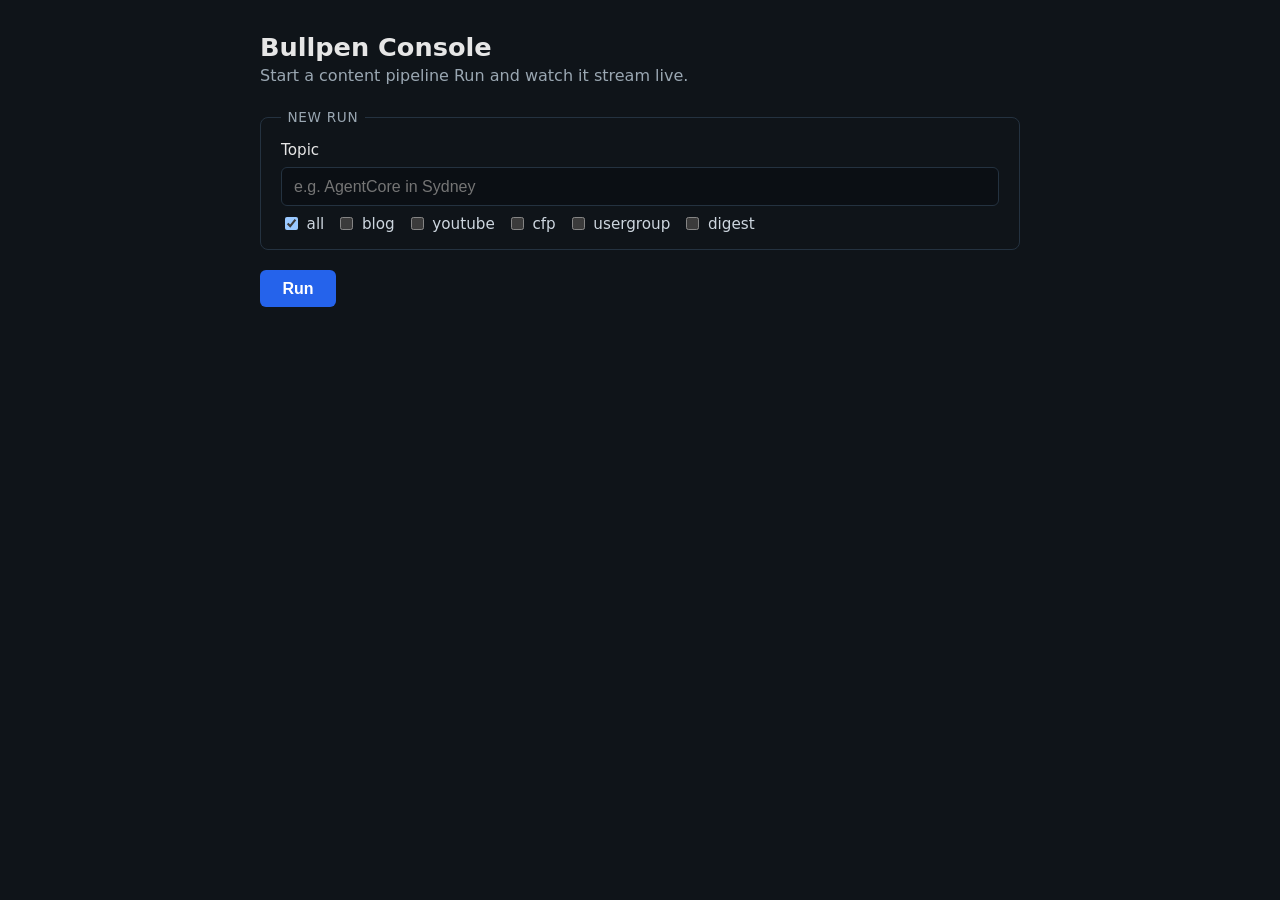
==== web/static/index.html @ fd8e25ef "feat(console): terminal-state UI with exit/event reconciliation (#45)" ====
<!doctype html>
<html lang="en">
<head>
  <meta charset="utf-8">
  <meta name="viewport" content="width=device-width, initial-scale=1">
  <title>Bullpen Console</title>
  <style>
    :root { color-scheme: dark; }
    body {
      font-family: system-ui, -apple-system, "Segoe UI", sans-serif;
      margin: 0;
      background: #0f1419;
      color: #e6e6e6;
      min-height: 100vh;
    }
    main { max-width: 760px; margin: 0 auto; padding: 2rem 1.5rem 4rem; }
    h1 { margin: 0 0 0.25rem; font-size: 1.6rem; }
    .tagline { margin: 0 0 1.5rem; color: #9aa7b2; }
    fieldset { border: 1px solid #243240; border-radius: 8px; padding: 1rem 1.25rem; margin: 0 0 1.25rem; }
    legend { padding: 0 0.4rem; color: #9aa7b2; font-size: 0.85rem; text-transform: uppercase; letter-spacing: 0.05em; }
    label { display: block; margin: 0 0 0.5rem; font-size: 0.95rem; }
    input[type="text"] {
      width: 100%; box-sizing: border-box; padding: 0.6rem 0.75rem;
      background: #0b0f14; border: 1px solid #243240; border-radius: 6px;
      color: #e6e6e6; font-size: 1rem;
    }
    .outputs { display: flex; flex-wrap: wrap; gap: 0.75rem; margin-top: 0.5rem; }
    .outputs label { display: inline-flex; align-items: center; gap: 0.35rem; margin: 0; color: #cdd6df; }
    button {
      padding: 0.6rem 1.4rem; font-size: 1rem; font-weight: 600;
      background: #2563eb; color: #fff; border: 0; border-radius: 6px; cursor: pointer;
    }
    button:disabled { background: #33415a; cursor: not-allowed; }
    .status { margin: 1rem 0 0; min-height: 1.2rem; color: #9aa7b2; }
    .status.error { color: #f08a8a; }
    #timeline { list-style: none; margin: 1.25rem 0 0; padding: 0; }
    #timeline li {
      padding: 0.55rem 0.75rem; margin: 0 0 0.4rem; border-radius: 6px;
      background: #131b24; border-left: 3px solid #2563eb; font-size: 0.92rem;
    }
    #timeline li .ts { color: #6b7785; font-variant-numeric: tabular-nums; margin-right: 0.5rem; }
    #timeline li .agent { color: #6db3f2; font-weight: 600; }
    #terminal {
      display: none; margin-top: 1.25rem; padding: 0.85rem 1rem;
      border-radius: 6px; background: #0e2a1a; border: 1px solid #1f5c39;
      color: #7fe0a6; font-weight: 600;
    }
    #terminal.error { background: #2a0e0e; border-color: #5c1f1f; color: #f0a0a0; }
    #terminal .terminal-detail { display: block; margin-top: 0.4rem; font-weight: 400; color: #cdd6df; }
    #terminal .terminal-step { font-weight: 600; color: #f0a0a0; }
    #escalated {
      display: none; margin-top: 1.25rem; padding: 1rem 1.25rem;
      border-radius: 8px; background: #1a1407; border: 1px solid #6b5210;
      color: #f0c674;
    }
    #escalated h2 { margin: 0 0 0.5rem; font-size: 1.1rem; color: #f0c674; }
    #escalated p { margin: 0 0 0.6rem; color: #cdd6df; }
    #escalated .escalated-files { margin: 0; padding-left: 1.1rem; color: #cdd6df; }
    #escalated .escalated-files li { margin: 0 0 0.35rem; }
    #escalated .escalated-files .reason { color: #9aa7b2; }
    #approval {
      display: none; margin-top: 1.25rem; padding: 1rem 1.25rem;
      border-radius: 8px; background: #1a1407; border: 1px solid #6b5210;
    }
    #approval h2 { margin: 0 0 0.5rem; font-size: 1.1rem; color: #f0c674; }
    #approval .pending { margin: 0 0 0.85rem; padding-left: 1.1rem; color: #cdd6df; }
    #approval .actions { display: flex; gap: 0.75rem; }
    #approve-btn { background: #1f8b4c; }
    #reject-btn { background: #b3392f; }
    code { color: #6db3f2; }
  </style>
</head>
<body>
  <main>
    <h1>Bullpen Console</h1>
    <p class="tagline">Start a content pipeline Run and watch it stream live.</p>

    <form id="run-form">
      <fieldset>
        <legend>New Run</legend>
        <label for="topic">Topic</label>
        <input type="text" id="topic" name="topic" placeholder="e.g. AgentCore in Sydney" autocomplete="off" required>
        <div class="outputs" id="outputs">
          <label><input type="checkbox" value="all" checked> all</label>
          <label><input type="checkbox" value="blog"> blog</label>
          <label><input type="checkbox" value="youtube"> youtube</label>
          <label><input type="checkbox" value="cfp"> cfp</label>
          <label><input type="checkbox" value="usergroup"> usergroup</label>
          <label><input type="checkbox" value="digest"> digest</label>
        </div>
      </fieldset>
      <button type="submit" id="run-btn">Run</button>
    </form>

    <p class="status" id="status" role="status" aria-live="polite"></p>

    <ul id="timeline" aria-live="polite"></ul>

    <div id="approval" role="group" aria-label="Approval gate">
      <h2>Approval needed</h2>
      <p>These files earned a publish verdict and are awaiting your decision:</p>
      <ul class="pending" id="approval-files"></ul>
      <div class="actions">
        <button type="button" id="approve-btn">Approve</button>
        <button type="button" id="reject-btn">Reject</button>
      </div>
    </div>

    <div id="escalated" role="status" aria-live="polite">
      <h2>Held for manual review</h2>
      <p>No file earned a publish verdict. These files were escalated:</p>
      <ul class="escalated-files" id="escalated-files"></ul>
    </div>

    <div id="terminal" role="status" aria-live="polite"></div>
  </main>

  <script src="/static/app.js"></script>
</body>
</html>
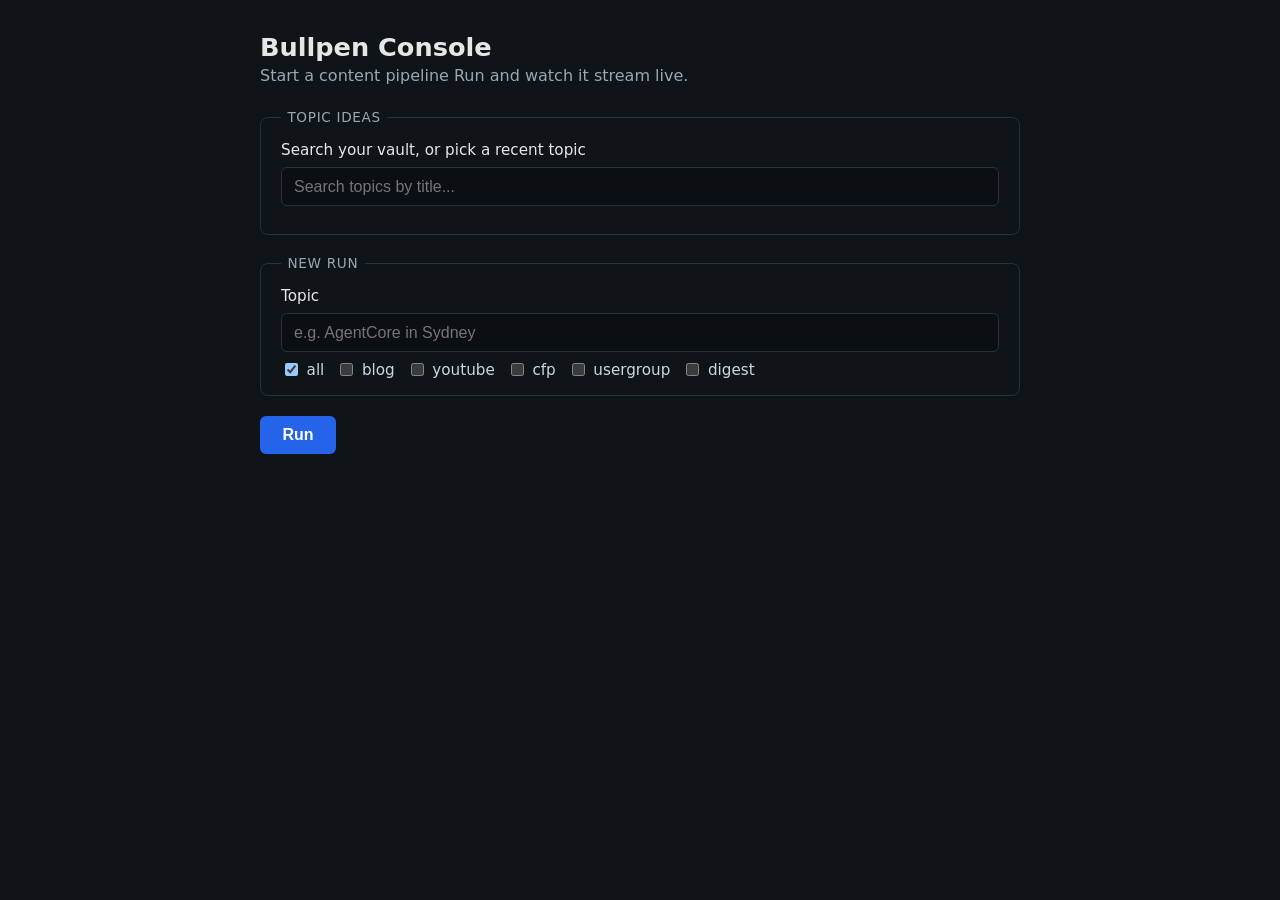
==== commit 3d5c1494: "feat(console): topic ideas panel — vault suggestions + search (#51)" ====
--- a/web/static/index.html
+++ b/web/static/index.html
@@ -68,12 +68,41 @@
     #approve-btn { background: #1f8b4c; }
     #reject-btn { background: #b3392f; }
     code { color: #6db3f2; }
+    #ideas-search { margin: 0 0 0.75rem; }
+    #ideas-warning {
+      display: none; margin: 0 0 0.75rem; padding: 0.6rem 0.75rem;
+      border-radius: 6px; background: #1a1407; border: 1px solid #6b5210; color: #f0c674;
+      font-size: 0.9rem;
+    }
+    #ideas-list { list-style: none; margin: 0; padding: 0; max-height: 18rem; overflow-y: auto; }
+    #ideas-list li { margin: 0 0 0.4rem; }
+    #ideas-list .idea {
+      display: flex; justify-content: space-between; align-items: baseline; gap: 0.75rem;
+      width: 100%; box-sizing: border-box; text-align: left; cursor: pointer;
+      padding: 0.55rem 0.75rem; border-radius: 6px; font-weight: 400; font-size: 0.92rem;
+      background: #131b24; border: 1px solid #243240; color: #e6e6e6;
+    }
+    #ideas-list .idea:hover, #ideas-list .idea:focus {
+      background: #18222e; border-color: #2563eb; outline: none;
+    }
+    #ideas-list .idea .idea-topic { font-weight: 600; color: #cdd6df; }
+    #ideas-list .idea .idea-meta { color: #6b7785; font-size: 0.82rem; white-space: nowrap; }
+    #ideas-empty { margin: 0; color: #9aa7b2; font-size: 0.9rem; }
   </style>
 </head>
 <body>
   <main>
     <h1>Bullpen Console</h1>
     <p class="tagline">Start a content pipeline Run and watch it stream live.</p>
+
+    <fieldset id="ideas-panel">
+      <legend>Topic Ideas</legend>
+      <label for="ideas-search">Search your vault, or pick a recent topic</label>
+      <input type="text" id="ideas-search" placeholder="Search topics by title..." autocomplete="off">
+      <p id="ideas-warning" role="status" aria-live="polite"></p>
+      <ul id="ideas-list" aria-live="polite"></ul>
+      <p id="ideas-empty"></p>
+    </fieldset>
 
     <form id="run-form">
       <fieldset>
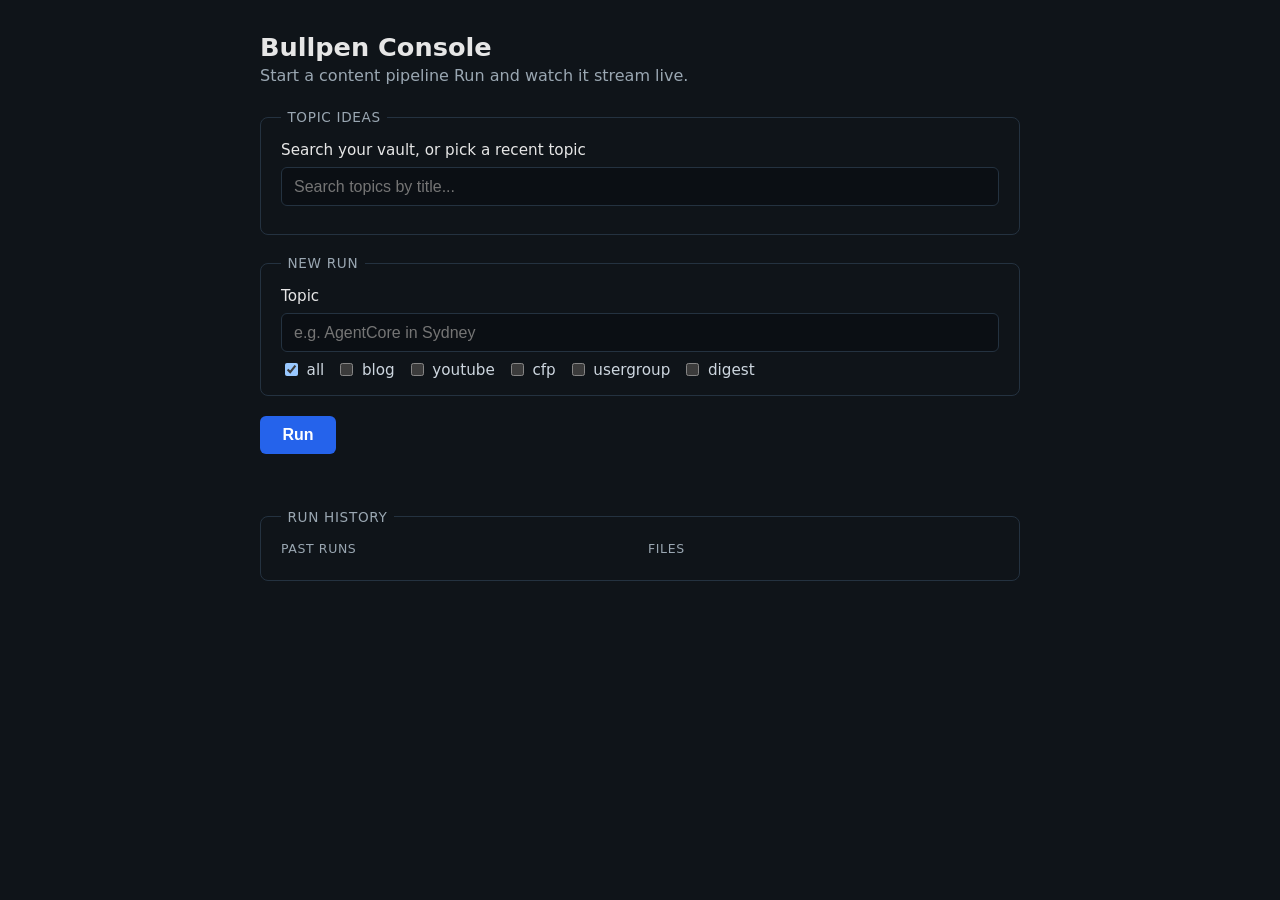
==== commit 51a82fec: "feat(console): run history + file browser list (#52)" ====
--- a/web/static/index.html
+++ b/web/static/index.html
@@ -88,6 +88,29 @@
     #ideas-list .idea .idea-topic { font-weight: 600; color: #cdd6df; }
     #ideas-list .idea .idea-meta { color: #6b7785; font-size: 0.82rem; white-space: nowrap; }
     #ideas-empty { margin: 0; color: #9aa7b2; font-size: 0.9rem; }
+    .runs-layout { display: flex; gap: 1rem; align-items: flex-start; }
+    .runs-col, .files-col { flex: 1 1 0; min-width: 0; }
+    .runs-col-label {
+      margin: 0 0 0.5rem; color: #9aa7b2; font-size: 0.78rem;
+      text-transform: uppercase; letter-spacing: 0.05em;
+    }
+    #runs-list, #run-files-list { list-style: none; margin: 0; padding: 0; max-height: 18rem; overflow-y: auto; }
+    #runs-list li, #run-files-list li { margin: 0 0 0.4rem; }
+    #runs-list .run-item, #run-files-list .run-file {
+      display: block; width: 100%; box-sizing: border-box; text-align: left; cursor: pointer;
+      padding: 0.55rem 0.75rem; border-radius: 6px; font-weight: 400; font-size: 0.92rem;
+      background: #131b24; border: 1px solid #243240; color: #e6e6e6;
+      overflow: hidden; text-overflow: ellipsis; white-space: nowrap;
+    }
+    #runs-list .run-item:hover, #runs-list .run-item:focus,
+    #run-files-list .run-file:hover, #run-files-list .run-file:focus {
+      background: #18222e; border-color: #2563eb; outline: none;
+    }
+    #runs-list .run-item.selected {
+      background: #18222e; border-color: #2563eb; border-left: 3px solid #2563eb;
+    }
+    #run-files-list .run-file .file-dir { color: #6b7785; }
+    #runs-empty, #run-files-empty { margin: 0; color: #9aa7b2; font-size: 0.9rem; }
   </style>
 </head>
 <body>
@@ -142,6 +165,22 @@
     </div>
 
     <div id="terminal" role="status" aria-live="polite"></div>
+
+    <fieldset id="runs-panel">
+      <legend>Run History</legend>
+      <div class="runs-layout">
+        <div class="runs-col">
+          <p class="runs-col-label">Past runs</p>
+          <ul id="runs-list" aria-live="polite"></ul>
+          <p id="runs-empty"></p>
+        </div>
+        <div class="files-col">
+          <p class="runs-col-label">Files</p>
+          <ul id="run-files-list" aria-live="polite"></ul>
+          <p id="run-files-empty"></p>
+        </div>
+      </div>
+    </fieldset>
   </main>
 
   <script src="/static/app.js"></script>
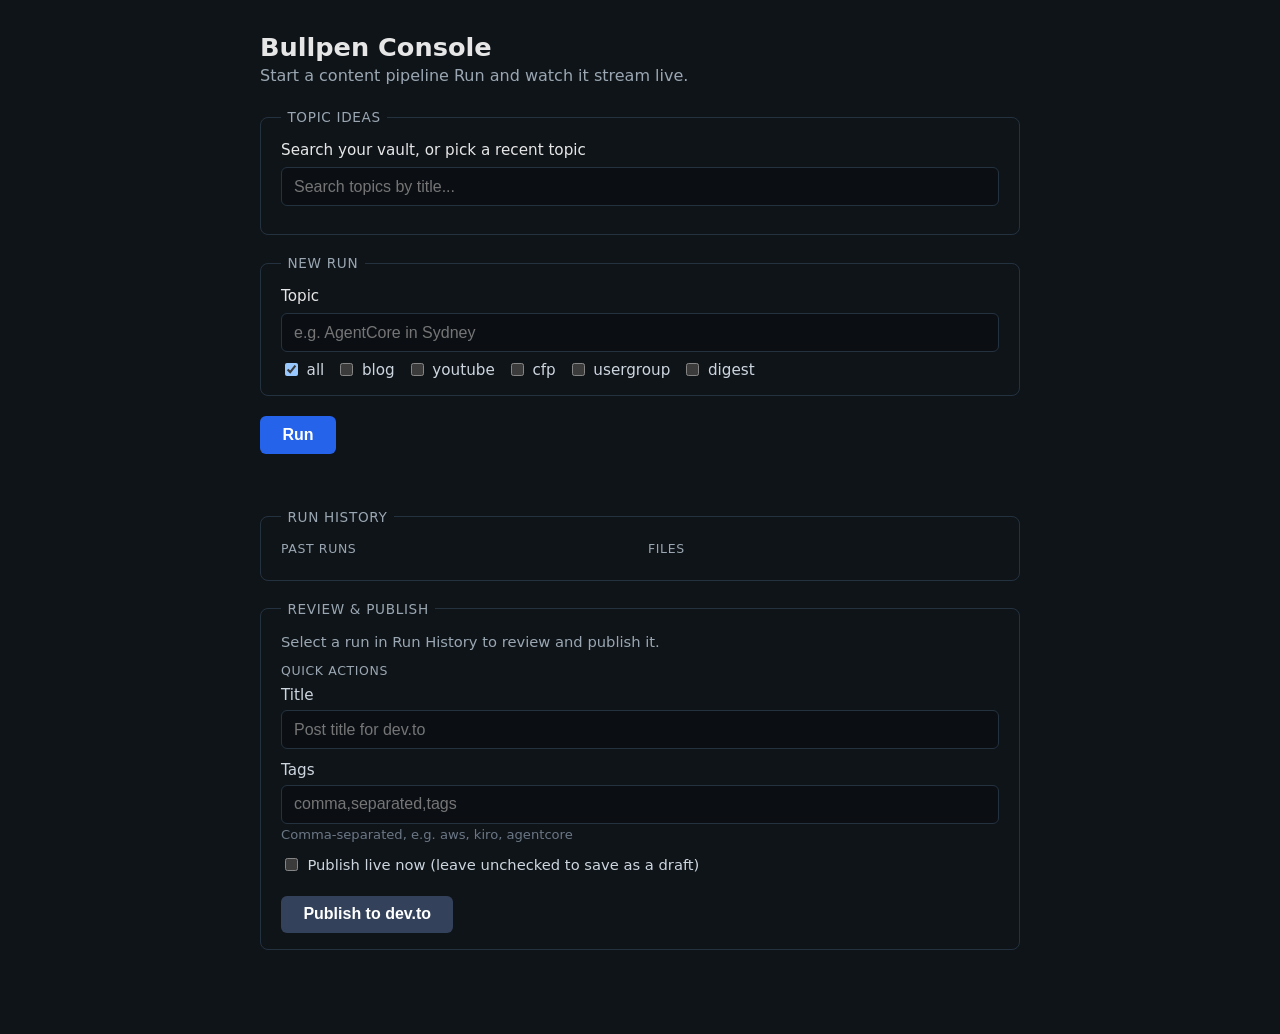
==== commit d8caedad: "feat(console): review + publish panel with dev.to publish (#54)" ====
--- a/web/static/index.html
+++ b/web/static/index.html
@@ -111,6 +111,139 @@
     }
     #run-files-list .run-file .file-dir { color: #6b7785; }
     #runs-empty, #run-files-empty { margin: 0; color: #9aa7b2; font-size: 0.9rem; }
+
+    /* In-app file viewer/editor (#53) */
+    #viewer-panel { display: none; }
+    .viewer-head {
+      display: flex; justify-content: space-between; align-items: center;
+      gap: 0.75rem; flex-wrap: wrap; margin: 0 0 0.75rem;
+    }
+    .viewer-filename {
+      font-weight: 600; color: #cdd6df; font-size: 0.95rem;
+      overflow: hidden; text-overflow: ellipsis; white-space: nowrap; min-width: 0;
+    }
+    .viewer-filename .file-dir { color: #6b7785; }
+    .viewer-actions { display: flex; gap: 0.5rem; flex-wrap: wrap; }
+    .viewer-actions button {
+      padding: 0.4rem 0.85rem; font-size: 0.85rem; font-weight: 600;
+      background: #243240; color: #e6e6e6; border: 1px solid #2f4456; border-radius: 6px;
+    }
+    .viewer-actions button:hover:not(:disabled) { background: #2c3e50; border-color: #2563eb; }
+    .viewer-actions button.active { background: #18222e; border-color: #2563eb; color: #6db3f2; }
+    .viewer-actions button#viewer-save-btn { background: #1f8b4c; border-color: #1f8b4c; }
+    .viewer-actions button#viewer-save-btn:hover:not(:disabled) { background: #24a259; }
+    .viewer-actions button:disabled { background: #1a232e; border-color: #243240; color: #5a6b7a; cursor: not-allowed; }
+    .viewer-message { margin: 0 0 0.75rem; min-height: 1.2rem; font-size: 0.9rem; color: #7fe0a6; }
+    .viewer-message.error { color: #f08a8a; }
+    .viewer-message:empty { display: none; }
+    .viewer-rendered {
+      background: #0b0f14; border: 1px solid #243240; border-radius: 6px;
+      padding: 0.85rem 1rem; max-height: 28rem; overflow: auto;
+      font-size: 0.95rem; line-height: 1.55; color: #e6e6e6;
+    }
+    .viewer-rendered.plain pre, .viewer-rendered pre {
+      margin: 0; white-space: pre-wrap; word-break: break-word;
+      font-family: "SFMono-Regular", Consolas, "Liberation Mono", Menlo, monospace;
+      font-size: 0.88rem; color: #cdd6df;
+    }
+    .viewer-rendered.markdown h1, .viewer-rendered.markdown h2, .viewer-rendered.markdown h3,
+    .viewer-rendered.markdown h4, .viewer-rendered.markdown h5, .viewer-rendered.markdown h6 {
+      margin: 1rem 0 0.5rem; line-height: 1.25; color: #f0f3f6;
+    }
+    .viewer-rendered.markdown h1 { font-size: 1.5rem; border-bottom: 1px solid #243240; padding-bottom: 0.3rem; }
+    .viewer-rendered.markdown h2 { font-size: 1.25rem; border-bottom: 1px solid #1b2530; padding-bottom: 0.25rem; }
+    .viewer-rendered.markdown h3 { font-size: 1.1rem; }
+    .viewer-rendered.markdown > :first-child { margin-top: 0; }
+    .viewer-rendered.markdown p { margin: 0.5rem 0; }
+    .viewer-rendered.markdown ul, .viewer-rendered.markdown ol { margin: 0.5rem 0; padding-left: 1.5rem; }
+    .viewer-rendered.markdown li { margin: 0.2rem 0; }
+    .viewer-rendered.markdown blockquote {
+      margin: 0.5rem 0; padding: 0.1rem 0.9rem; border-left: 3px solid #2563eb;
+      color: #9aa7b2; background: #131b24;
+    }
+    .viewer-rendered.markdown code {
+      background: #131b24; padding: 0.1rem 0.35rem; border-radius: 4px;
+      font-family: "SFMono-Regular", Consolas, "Liberation Mono", Menlo, monospace;
+      font-size: 0.85em; color: #6db3f2;
+    }
+    .viewer-rendered.markdown pre {
+      background: #131b24; padding: 0.75rem 0.9rem; border-radius: 6px; overflow-x: auto;
+    }
+    .viewer-rendered.markdown pre code { background: none; padding: 0; color: #cdd6df; }
+    .viewer-rendered.markdown a { color: #6db3f2; }
+    .viewer-rendered.markdown hr { border: 0; border-top: 1px solid #243240; margin: 1rem 0; }
+    .viewer-editor {
+      display: none; width: 100%; box-sizing: border-box; min-height: 18rem; max-height: 28rem;
+      padding: 0.85rem 1rem; background: #0b0f14; border: 1px solid #243240; border-radius: 6px;
+      color: #e6e6e6; font-family: "SFMono-Regular", Consolas, "Liberation Mono", Menlo, monospace;
+      font-size: 0.88rem; line-height: 1.55; resize: vertical;
+    }
+    .viewer-editor:focus { outline: none; border-color: #2563eb; }
+
+    /* MIKE placeholder surfacing (#54) */
+    #viewer-mike {
+      display: none; margin: 0 0 0.75rem; padding: 0.75rem 0.9rem;
+      border-radius: 6px; background: #1a1407; border: 1px solid #6b5210; color: #f0c674;
+    }
+    #viewer-mike h3 { margin: 0 0 0.4rem; font-size: 0.95rem; color: #f0c674; }
+    #viewer-mike ul { margin: 0; padding-left: 1.1rem; }
+    #viewer-mike li { margin: 0 0 0.3rem; color: #e6dcc0; font-size: 0.9rem; }
+    .viewer-rendered .mike-placeholder {
+      margin: 0.6rem 0; padding: 0.55rem 0.85rem; border-radius: 6px;
+      background: #1a1407; border-left: 3px solid #d8a32a; color: #f0c674;
+      font-size: 0.9rem;
+    }
+    .viewer-rendered .mike-placeholder .mike-label {
+      font-weight: 600; color: #f5c451; margin-right: 0.35rem;
+    }
+
+    /* Review + publish panel (#54) */
+    #publish-panel .publish-run {
+      margin: 0 0 0.85rem; font-size: 0.92rem; color: #cdd6df;
+    }
+    #publish-panel .publish-run .run-id { color: #6db3f2; font-weight: 600; }
+    #publish-panel .publish-run .none { color: #9aa7b2; }
+    .legacy-label {
+      margin: 0 0 0.5rem; color: #9aa7b2; font-size: 0.78rem;
+      text-transform: uppercase; letter-spacing: 0.05em;
+    }
+    #legacy-actions { list-style: none; margin: 0 0 1rem; padding: 0; }
+    #legacy-actions:empty { display: none; }
+    #legacy-actions li {
+      display: flex; align-items: center; gap: 0.5rem; flex-wrap: wrap;
+      margin: 0 0 0.4rem; padding: 0.5rem 0.75rem; border-radius: 6px;
+      background: #131b24; border: 1px solid #243240;
+    }
+    #legacy-actions .legacy-name {
+      flex: 1 1 auto; min-width: 0; color: #cdd6df; font-size: 0.9rem;
+      overflow: hidden; text-overflow: ellipsis; white-space: nowrap;
+    }
+    #legacy-actions .legacy-name .file-dir { color: #6b7785; }
+    #legacy-actions button {
+      padding: 0.35rem 0.8rem; font-size: 0.82rem; font-weight: 600;
+      background: #243240; color: #e6e6e6; border: 1px solid #2f4456; border-radius: 6px;
+    }
+    #legacy-actions button:hover:not(:disabled) { background: #2c3e50; border-color: #2563eb; }
+    #publish-panel .publish-field { margin: 0 0 0.75rem; }
+    #publish-panel .publish-field label { margin: 0 0 0.35rem; color: #cdd6df; }
+    #publish-panel .publish-hint { color: #6b7785; font-size: 0.82rem; }
+    #publish-panel .publish-toggle {
+      display: inline-flex; align-items: center; gap: 0.4rem; color: #cdd6df; font-size: 0.92rem;
+    }
+    #publish-btn { margin-top: 0.25rem; }
+    #publish-btn:disabled { background: #33415a; cursor: not-allowed; }
+    #publish-result {
+      display: none; margin-top: 1rem; padding: 0.85rem 1rem; border-radius: 6px;
+      font-size: 0.92rem;
+    }
+    #publish-result.success {
+      background: #0e2a1a; border: 1px solid #1f5c39; color: #7fe0a6;
+    }
+    #publish-result.error {
+      background: #2a0e0e; border: 1px solid #5c1f1f; color: #f0a0a0;
+    }
+    #publish-result a { color: #6db3f2; word-break: break-all; }
+    #publish-result .publish-meta { display: block; margin-top: 0.35rem; color: #cdd6df; font-weight: 400; }
   </style>
 </head>
 <body>
@@ -181,6 +314,55 @@
         </div>
       </div>
     </fieldset>
+
+    <fieldset id="viewer-panel" aria-label="File viewer">
+      <legend>File Viewer</legend>
+      <div class="viewer-head">
+        <span class="viewer-filename" id="viewer-filename"></span>
+        <div class="viewer-actions">
+          <button type="button" id="viewer-preview-btn">Preview</button>
+          <button type="button" id="viewer-edit-btn">Edit</button>
+          <button type="button" id="viewer-save-btn">Save</button>
+          <button type="button" id="viewer-download-btn">Download</button>
+        </div>
+      </div>
+      <p class="viewer-message" id="viewer-message" role="status" aria-live="polite"></p>
+      <div id="viewer-mike" role="status" aria-live="polite">
+        <h3>MIKE sections need your input</h3>
+        <ul id="viewer-mike-list"></ul>
+      </div>
+      <div class="viewer-rendered" id="viewer-rendered"></div>
+      <textarea class="viewer-editor" id="viewer-editor" spellcheck="false" aria-label="File content editor"></textarea>
+    </fieldset>
+
+    <fieldset id="publish-panel" aria-label="Review and publish">
+      <legend>Review &amp; Publish</legend>
+      <p class="publish-run" id="publish-run">
+        <span class="none">Select a run in Run History to review and publish it.</span>
+      </p>
+
+      <p class="legacy-label">Quick actions</p>
+      <ul id="legacy-actions" aria-live="polite"></ul>
+
+      <div class="publish-field">
+        <label for="publish-title">Title</label>
+        <input type="text" id="publish-title" placeholder="Post title for dev.to" autocomplete="off">
+      </div>
+      <div class="publish-field">
+        <label for="publish-tags">Tags</label>
+        <input type="text" id="publish-tags" placeholder="comma,separated,tags" autocomplete="off">
+        <span class="publish-hint">Comma-separated, e.g. aws, kiro, agentcore</span>
+      </div>
+      <div class="publish-field">
+        <label class="publish-toggle">
+          <input type="checkbox" id="publish-published">
+          Publish live now (leave unchecked to save as a draft)
+        </label>
+      </div>
+      <button type="button" id="publish-btn" disabled>Publish to dev.to</button>
+
+      <div id="publish-result" role="status" aria-live="polite"></div>
+    </fieldset>
   </main>
 
   <script src="/static/app.js"></script>
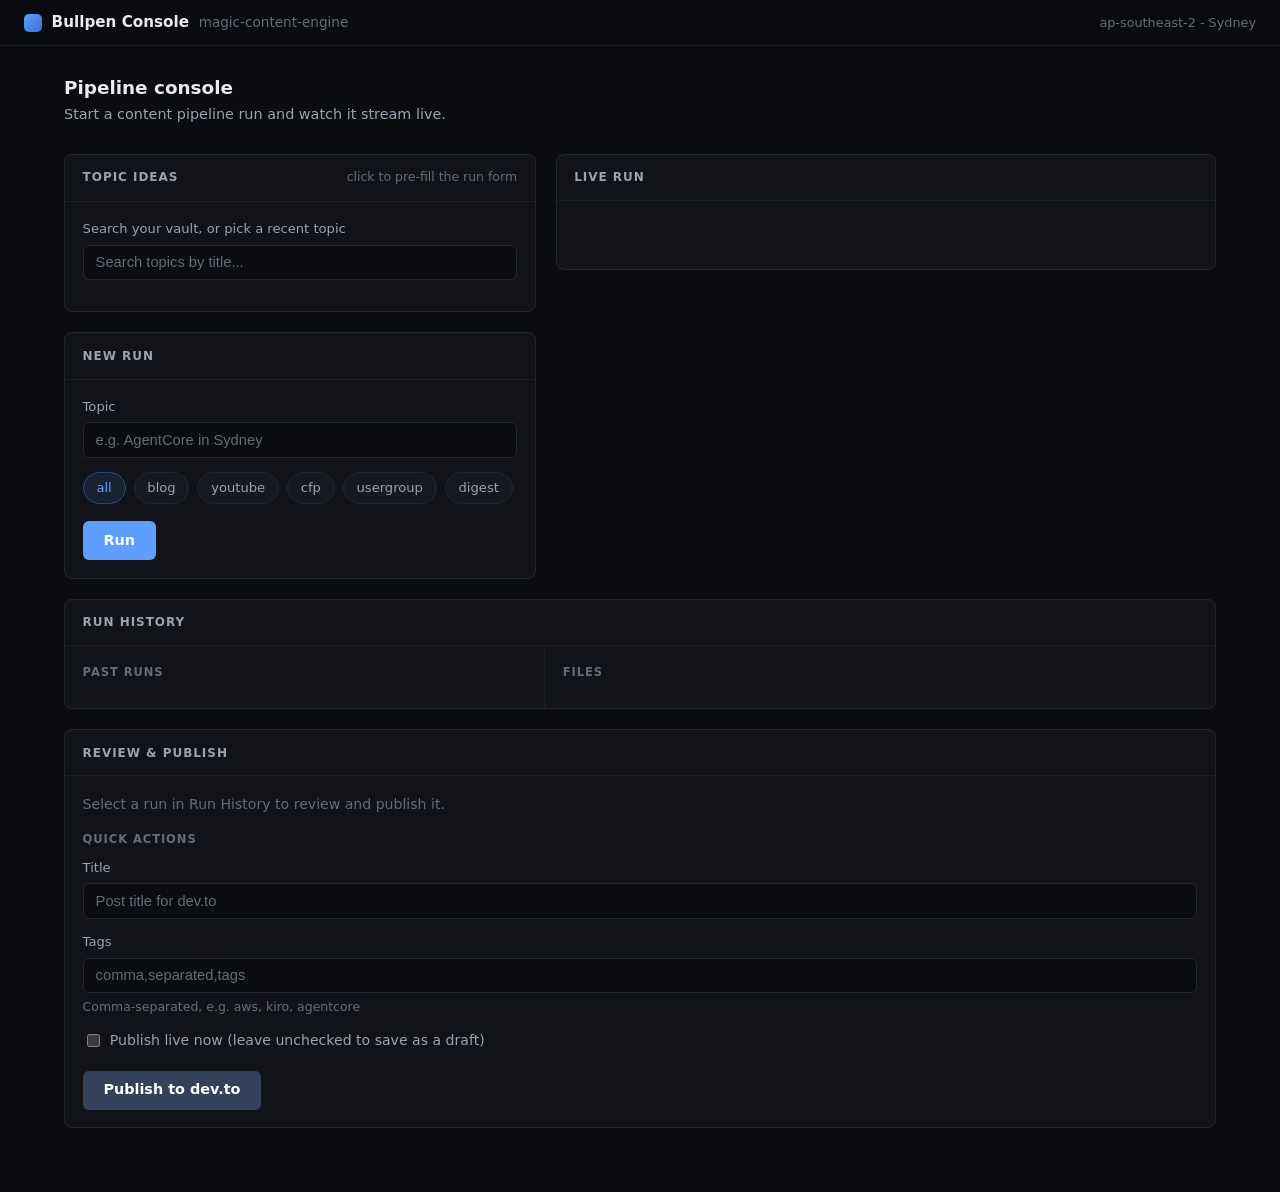
==== commit c0eb340c: "feat(console): redesign Bullpen Console UI with dark dashboard styling Reskin the served console (we" ====
--- a/web/static/index.html
+++ b/web/static/index.html
@@ -5,320 +5,709 @@
   <meta name="viewport" content="width=device-width, initial-scale=1">
   <title>Bullpen Console</title>
   <style>
-    :root { color-scheme: dark; }
+    :root {
+      color-scheme: dark;
+      --bg: #0b0c0f;
+      --surface: #111318;
+      --surface-2: #16191f;
+      --border: #23262e;
+      --border-soft: #1b1e25;
+      --text: #e8eaed;
+      --muted: #9aa3af;
+      --faint: #646c78;
+      --accent: #5e9eff;
+      --accent-dim: #2b4a7a;
+      --green: #3fb37f;
+      --green-bg: #0e2018;
+      --green-border: #1f4a36;
+      --amber: #d9a13b;
+      --amber-bg: #201a0d;
+      --amber-border: #4a3c1a;
+      --red: #e0635a;
+      --red-bg: #211010;
+      --red-border: #4a2220;
+      --radius: 8px;
+      --radius-sm: 6px;
+      --mono: ui-monospace, "Cascadia Mono", "SFMono-Regular", Consolas, "Liberation Mono", Menlo, monospace;
+    }
+
+    * { box-sizing: border-box; }
+
     body {
-      font-family: system-ui, -apple-system, "Segoe UI", sans-serif;
       margin: 0;
-      background: #0f1419;
-      color: #e6e6e6;
+      background: var(--bg);
+      color: var(--text);
+      font-family: system-ui, -apple-system, "Segoe UI", Roboto, sans-serif;
+      font-size: 14px;
+      line-height: 1.5;
       min-height: 100vh;
     }
-    main { max-width: 760px; margin: 0 auto; padding: 2rem 1.5rem 4rem; }
-    h1 { margin: 0 0 0.25rem; font-size: 1.6rem; }
-    .tagline { margin: 0 0 1.5rem; color: #9aa7b2; }
-    fieldset { border: 1px solid #243240; border-radius: 8px; padding: 1rem 1.25rem; margin: 0 0 1.25rem; }
-    legend { padding: 0 0.4rem; color: #9aa7b2; font-size: 0.85rem; text-transform: uppercase; letter-spacing: 0.05em; }
-    label { display: block; margin: 0 0 0.5rem; font-size: 0.95rem; }
+
+    button { font: inherit; }
+
+    :is(button, input, a, textarea, [tabindex]):focus-visible {
+      outline: 2px solid var(--accent);
+      outline-offset: 2px;
+      border-radius: var(--radius-sm);
+    }
+
+    /* ---------- App bar ---------- */
+
+    .appbar {
+      position: sticky;
+      top: 0;
+      z-index: 10;
+      display: flex;
+      align-items: center;
+      gap: 1rem;
+      padding: 0.7rem 1.5rem;
+      background: rgba(11, 12, 15, 0.92);
+      border-bottom: 1px solid var(--border-soft);
+      -webkit-backdrop-filter: blur(6px);
+      backdrop-filter: blur(6px);
+    }
+
+    .brand {
+      display: flex;
+      align-items: center;
+      gap: 0.6rem;
+      font-weight: 600;
+      font-size: 0.95rem;
+    }
+
+    .brand-mark {
+      width: 18px;
+      height: 18px;
+      border-radius: 5px;
+      background: linear-gradient(135deg, var(--accent) 0%, #3a6fd8 100%);
+      flex: none;
+    }
+
+    .brand-sub { color: var(--faint); font-weight: 400; font-size: 0.85rem; }
+    .appbar-spacer { flex: 1; }
+    .region { color: var(--faint); font-size: 0.8rem; white-space: nowrap; }
+
+    /* ---------- Layout ---------- */
+
+    .page { max-width: 1200px; margin: 0 auto; padding: 1.75rem 1.5rem 4rem; }
+
+    .lede { margin: 0 0 1.75rem; color: var(--muted); font-size: 0.9rem; }
+    .lede strong { color: var(--text); font-weight: 600; font-size: 1.15rem; display: block; margin-bottom: 0.15rem; }
+
+    .grid-main {
+      display: grid;
+      grid-template-columns: minmax(320px, 5fr) minmax(0, 7fr);
+      gap: 1.25rem;
+      align-items: start;
+    }
+
+    .stack { display: grid; gap: 1.25rem; }
+    .section-gap { margin-top: 1.25rem; }
+
+    @media (max-width: 900px) {
+      .grid-main, .history-grid { grid-template-columns: 1fr; }
+      .appbar { flex-wrap: wrap; gap: 0.5rem 1rem; }
+    }
+
+    /* ---------- Cards ---------- */
+
+    .card { background: var(--surface); border: 1px solid var(--border); border-radius: var(--radius); }
+
+    .card-head {
+      display: flex;
+      align-items: baseline;
+      gap: 0.6rem;
+      padding: 0.85rem 1.1rem;
+      border-bottom: 1px solid var(--border-soft);
+    }
+
+    .card-title {
+      margin: 0;
+      font-size: 0.75rem;
+      font-weight: 600;
+      text-transform: uppercase;
+      letter-spacing: 0.08em;
+      color: var(--muted);
+    }
+
+    .card-hint { color: var(--faint); font-size: 0.78rem; margin-left: auto; }
+    .card-body { padding: 1.1rem; }
+
+    .card-amber { border-color: var(--amber-border); }
+    .card-amber .card-head { border-bottom-color: var(--amber-border); }
+    .card-amber .card-title { color: var(--amber); }
+
+    /* ---------- Forms ---------- */
+
+    label { display: block; font-size: 0.82rem; color: var(--muted); margin-bottom: 0.35rem; }
+
     input[type="text"] {
-      width: 100%; box-sizing: border-box; padding: 0.6rem 0.75rem;
-      background: #0b0f14; border: 1px solid #243240; border-radius: 6px;
-      color: #e6e6e6; font-size: 1rem;
-    }
-    .outputs { display: flex; flex-wrap: wrap; gap: 0.75rem; margin-top: 0.5rem; }
-    .outputs label { display: inline-flex; align-items: center; gap: 0.35rem; margin: 0; color: #cdd6df; }
-    button {
-      padding: 0.6rem 1.4rem; font-size: 1rem; font-weight: 600;
-      background: #2563eb; color: #fff; border: 0; border-radius: 6px; cursor: pointer;
-    }
-    button:disabled { background: #33415a; cursor: not-allowed; }
-    .status { margin: 1rem 0 0; min-height: 1.2rem; color: #9aa7b2; }
-    .status.error { color: #f08a8a; }
-    #timeline { list-style: none; margin: 1.25rem 0 0; padding: 0; }
+      width: 100%;
+      padding: 0.55rem 0.75rem;
+      background: var(--bg);
+      border: 1px solid var(--border);
+      border-radius: var(--radius-sm);
+      color: var(--text);
+      font-size: 0.92rem;
+    }
+
+    input[type="text"]::placeholder { color: var(--faint); }
+    input[type="text"]:focus { border-color: var(--accent); outline: none; }
+
+    .outputs { display: flex; flex-wrap: wrap; gap: 0.5rem; margin: 0.85rem 0 1.1rem; }
+
+    .outputs label {
+      display: inline-flex;
+      align-items: center;
+      gap: 0.4rem;
+      margin: 0;
+      padding: 0.32rem 0.8rem;
+      border: 1px solid var(--border);
+      border-radius: 999px;
+      background: var(--surface-2);
+      color: var(--muted);
+      font-size: 0.82rem;
+      cursor: pointer;
+      -webkit-user-select: none;
+      user-select: none;
+    }
+
+    .outputs label:has(input:checked) {
+      border-color: var(--accent-dim);
+      background: rgba(94, 158, 255, 0.1);
+      color: var(--accent);
+    }
+
+    .outputs label:has(input:focus-visible) { outline: 2px solid var(--accent); outline-offset: 2px; }
+    .outputs input { position: absolute; width: 0; height: 0; opacity: 0; }
+
+    .btn, button#run-btn, button#publish-btn {
+      display: inline-flex;
+      align-items: center;
+      gap: 0.45rem;
+      padding: 0.55rem 1.3rem;
+      font-size: 0.9rem;
+      font-weight: 600;
+      color: #fff;
+      background: var(--accent);
+      border: 0;
+      border-radius: var(--radius-sm);
+      cursor: pointer;
+    }
+
+    button#run-btn:hover, button#publish-btn:hover:not(:disabled) { background: #74acff; }
+    button#run-btn:disabled, button#publish-btn:disabled { background: #33415a; cursor: not-allowed; }
+
+    /* ---------- Status + timeline ---------- */
+
+    .status { margin: 0 0 0.85rem; min-height: 1.2rem; color: var(--muted); font-size: 0.9rem; }
+    .status.error { color: var(--red); }
+
+    #timeline { list-style: none; margin: 0; padding: 0; }
     #timeline li {
-      padding: 0.55rem 0.75rem; margin: 0 0 0.4rem; border-radius: 6px;
-      background: #131b24; border-left: 3px solid #2563eb; font-size: 0.92rem;
-    }
-    #timeline li .ts { color: #6b7785; font-variant-numeric: tabular-nums; margin-right: 0.5rem; }
-    #timeline li .agent { color: #6db3f2; font-weight: 600; }
+      padding: 0.5rem 0.75rem;
+      margin: 0 0 0.4rem;
+      border-radius: var(--radius-sm);
+      background: var(--surface-2);
+      border-left: 3px solid var(--accent-dim);
+      font-size: 0.9rem;
+    }
+    #timeline li .ts { color: var(--faint); font-variant-numeric: tabular-nums; margin-right: 0.6rem; font-size: 0.82rem; }
+    #timeline li .agent { color: var(--accent); font-weight: 600; margin-right: 0.3rem; }
+
+    /* Terminal banner. app.js drives this element's className between "" (complete)
+       and "error", and toggles display, so it is styled by id, not by a base class. */
     #terminal {
-      display: none; margin-top: 1.25rem; padding: 0.85rem 1rem;
-      border-radius: 6px; background: #0e2a1a; border: 1px solid #1f5c39;
-      color: #7fe0a6; font-weight: 600;
-    }
-    #terminal.error { background: #2a0e0e; border-color: #5c1f1f; color: #f0a0a0; }
-    #terminal .terminal-detail { display: block; margin-top: 0.4rem; font-weight: 400; color: #cdd6df; }
-    #terminal .terminal-step { font-weight: 600; color: #f0a0a0; }
-    #escalated {
-      display: none; margin-top: 1.25rem; padding: 1rem 1.25rem;
-      border-radius: 8px; background: #1a1407; border: 1px solid #6b5210;
-      color: #f0c674;
-    }
-    #escalated h2 { margin: 0 0 0.5rem; font-size: 1.1rem; color: #f0c674; }
-    #escalated p { margin: 0 0 0.6rem; color: #cdd6df; }
-    #escalated .escalated-files { margin: 0; padding-left: 1.1rem; color: #cdd6df; }
-    #escalated .escalated-files li { margin: 0 0 0.35rem; }
-    #escalated .escalated-files .reason { color: #9aa7b2; }
-    #approval {
-      display: none; margin-top: 1.25rem; padding: 1rem 1.25rem;
-      border-radius: 8px; background: #1a1407; border: 1px solid #6b5210;
-    }
-    #approval h2 { margin: 0 0 0.5rem; font-size: 1.1rem; color: #f0c674; }
-    #approval .pending { margin: 0 0 0.85rem; padding-left: 1.1rem; color: #cdd6df; }
-    #approval .actions { display: flex; gap: 0.75rem; }
-    #approve-btn { background: #1f8b4c; }
-    #reject-btn { background: #b3392f; }
-    code { color: #6db3f2; }
-    #ideas-search { margin: 0 0 0.75rem; }
+      display: none;
+      margin-top: 1rem;
+      padding: 0.8rem 1rem;
+      border-radius: var(--radius-sm);
+      background: var(--green-bg);
+      border: 1px solid var(--green-border);
+      color: var(--green);
+      font-weight: 600;
+    }
+    #terminal.error { background: var(--red-bg); border-color: var(--red-border); color: var(--red); }
+    #terminal .terminal-detail { display: block; margin-top: 0.4rem; font-weight: 400; color: var(--muted); }
+    #terminal .terminal-step { font-weight: 600; color: var(--red); }
+
+    /* ---------- Approval + escalation ---------- */
+
+    #approval, #escalated { display: none; }
+
+    #approval h2, #escalated h2 { margin: 0 0 0.5rem; font-size: 1rem; color: var(--amber); }
+    #approval p, #escalated p { margin: 0 0 0.85rem; color: var(--muted); font-size: 0.88rem; }
+
+    #approval-files { list-style: none; margin: 0 0 0.95rem; padding: 0; }
+    #approval-files li {
+      font-family: var(--mono);
+      font-size: 0.85rem;
+      padding: 0.45rem 0;
+      border-bottom: 1px solid var(--border-soft);
+    }
+    #approval-files li:last-child { border-bottom: 0; }
+
+    #approval .actions { display: flex; gap: 0.6rem; }
+
+    #approve-btn, #reject-btn {
+      display: inline-flex;
+      align-items: center;
+      padding: 0.5rem 1.1rem;
+      font-size: 0.88rem;
+      font-weight: 600;
+      color: #fff;
+      border: 0;
+      border-radius: var(--radius-sm);
+      cursor: pointer;
+    }
+    #approve-btn { background: var(--green); }
+    #approve-btn:hover:not(:disabled) { background: #4cc790; }
+    #reject-btn { background: var(--red); }
+    #reject-btn:hover:not(:disabled) { background: #e87a72; }
+    #approve-btn:disabled, #reject-btn:disabled { opacity: 0.5; cursor: not-allowed; }
+
+    #escalated-files { list-style: none; margin: 0; padding: 0; }
+    #escalated-files li {
+      padding: 0.45rem 0;
+      border-bottom: 1px solid var(--border-soft);
+      font-size: 0.88rem;
+      color: var(--text);
+    }
+    #escalated-files li:last-child { border-bottom: 0; }
+    #escalated-files .reason { color: var(--muted); }
+
+    /* ---------- Topic ideas ---------- */
+
     #ideas-warning {
-      display: none; margin: 0 0 0.75rem; padding: 0.6rem 0.75rem;
-      border-radius: 6px; background: #1a1407; border: 1px solid #6b5210; color: #f0c674;
-      font-size: 0.9rem;
-    }
-    #ideas-list { list-style: none; margin: 0; padding: 0; max-height: 18rem; overflow-y: auto; }
-    #ideas-list li { margin: 0 0 0.4rem; }
-    #ideas-list .idea {
-      display: flex; justify-content: space-between; align-items: baseline; gap: 0.75rem;
-      width: 100%; box-sizing: border-box; text-align: left; cursor: pointer;
-      padding: 0.55rem 0.75rem; border-radius: 6px; font-weight: 400; font-size: 0.92rem;
-      background: #131b24; border: 1px solid #243240; color: #e6e6e6;
-    }
-    #ideas-list .idea:hover, #ideas-list .idea:focus {
-      background: #18222e; border-color: #2563eb; outline: none;
-    }
-    #ideas-list .idea .idea-topic { font-weight: 600; color: #cdd6df; }
-    #ideas-list .idea .idea-meta { color: #6b7785; font-size: 0.82rem; white-space: nowrap; }
-    #ideas-empty { margin: 0; color: #9aa7b2; font-size: 0.9rem; }
-    .runs-layout { display: flex; gap: 1rem; align-items: flex-start; }
-    .runs-col, .files-col { flex: 1 1 0; min-width: 0; }
-    .runs-col-label {
-      margin: 0 0 0.5rem; color: #9aa7b2; font-size: 0.78rem;
-      text-transform: uppercase; letter-spacing: 0.05em;
-    }
-    #runs-list, #run-files-list { list-style: none; margin: 0; padding: 0; max-height: 18rem; overflow-y: auto; }
-    #runs-list li, #run-files-list li { margin: 0 0 0.4rem; }
-    #runs-list .run-item, #run-files-list .run-file {
-      display: block; width: 100%; box-sizing: border-box; text-align: left; cursor: pointer;
-      padding: 0.55rem 0.75rem; border-radius: 6px; font-weight: 400; font-size: 0.92rem;
-      background: #131b24; border: 1px solid #243240; color: #e6e6e6;
-      overflow: hidden; text-overflow: ellipsis; white-space: nowrap;
-    }
-    #runs-list .run-item:hover, #runs-list .run-item:focus,
-    #run-files-list .run-file:hover, #run-files-list .run-file:focus {
-      background: #18222e; border-color: #2563eb; outline: none;
-    }
-    #runs-list .run-item.selected {
-      background: #18222e; border-color: #2563eb; border-left: 3px solid #2563eb;
-    }
-    #run-files-list .run-file .file-dir { color: #6b7785; }
-    #runs-empty, #run-files-empty { margin: 0; color: #9aa7b2; font-size: 0.9rem; }
-
-    /* In-app file viewer/editor (#53) */
+      display: none;
+      margin: 0.75rem 0 0;
+      padding: 0.55rem 0.75rem;
+      border-radius: var(--radius-sm);
+      background: var(--amber-bg);
+      border: 1px solid var(--amber-border);
+      color: var(--amber);
+      font-size: 0.82rem;
+    }
+
+    #ideas-list {
+      list-style: none;
+      margin: 0.85rem 0 0;
+      padding: 0;
+      display: grid;
+      gap: 0.4rem;
+      max-height: 18rem;
+      overflow-y: auto;
+    }
+
+    .idea {
+      display: flex;
+      justify-content: space-between;
+      align-items: baseline;
+      gap: 0.75rem;
+      width: 100%;
+      text-align: left;
+      padding: 0.55rem 0.75rem;
+      background: var(--surface-2);
+      border: 1px solid var(--border-soft);
+      border-radius: var(--radius-sm);
+      color: var(--text);
+      cursor: pointer;
+      font-size: 0.88rem;
+    }
+    .idea:hover { border-color: var(--accent-dim); background: #181c24; }
+    .idea-topic { font-weight: 600; color: var(--text); min-width: 0; }
+    .idea-meta { color: var(--faint); font-size: 0.76rem; white-space: nowrap; font-variant-numeric: tabular-nums; }
+
+    #ideas-empty { margin: 0.75rem 0 0; color: var(--faint); font-size: 0.85rem; }
+    #ideas-empty:empty { display: none; }
+
+    /* ---------- Run history ---------- */
+
+    .history-grid {
+      display: grid;
+      grid-template-columns: minmax(260px, 5fr) minmax(0, 7fr);
+      gap: 0;
+    }
+    .history-col { padding: 1.1rem; }
+    .history-col + .history-col { border-left: 1px solid var(--border-soft); }
+    @media (max-width: 900px) {
+      .history-col + .history-col { border-left: 0; border-top: 1px solid var(--border-soft); }
+    }
+
+    .col-label {
+      margin: 0 0 0.6rem;
+      font-size: 0.72rem;
+      font-weight: 600;
+      text-transform: uppercase;
+      letter-spacing: 0.08em;
+      color: var(--faint);
+    }
+
+    #runs-list, #run-files-list {
+      list-style: none;
+      margin: 0;
+      padding: 0;
+      display: grid;
+      gap: 0.4rem;
+      max-height: 18rem;
+      overflow-y: auto;
+    }
+
+    .run-item, .run-file {
+      display: block;
+      width: 100%;
+      text-align: left;
+      padding: 0.5rem 0.75rem;
+      background: transparent;
+      border: 1px solid transparent;
+      border-radius: var(--radius-sm);
+      color: var(--muted);
+      cursor: pointer;
+      font-family: var(--mono);
+      font-size: 0.84rem;
+      overflow: hidden;
+      text-overflow: ellipsis;
+      white-space: nowrap;
+    }
+    .run-item:hover, .run-file:hover {
+      background: var(--surface-2);
+      color: var(--text);
+      border-color: var(--border-soft);
+    }
+    .run-item.selected { background: var(--surface-2); border-color: var(--accent-dim); color: var(--text); }
+    .run-file .file-dir { color: var(--faint); }
+    #runs-empty, #run-files-empty { margin: 0.5rem 0 0; color: var(--faint); font-size: 0.85rem; }
+    #runs-empty:empty, #run-files-empty:empty { display: none; }
+
+    /* ---------- File viewer ---------- */
+
     #viewer-panel { display: none; }
+
     .viewer-head {
-      display: flex; justify-content: space-between; align-items: center;
-      gap: 0.75rem; flex-wrap: wrap; margin: 0 0 0.75rem;
-    }
-    .viewer-filename {
-      font-weight: 600; color: #cdd6df; font-size: 0.95rem;
-      overflow: hidden; text-overflow: ellipsis; white-space: nowrap; min-width: 0;
-    }
-    .viewer-filename .file-dir { color: #6b7785; }
+      display: flex;
+      justify-content: space-between;
+      align-items: center;
+      gap: 0.75rem;
+      flex-wrap: wrap;
+      margin: 0 0 0.85rem;
+    }
+
+    #viewer-filename {
+      font-family: var(--mono);
+      font-size: 0.88rem;
+      color: var(--text);
+      min-width: 0;
+      overflow: hidden;
+      text-overflow: ellipsis;
+      white-space: nowrap;
+    }
+    #viewer-filename .file-dir { color: var(--faint); }
+
     .viewer-actions { display: flex; gap: 0.5rem; flex-wrap: wrap; }
     .viewer-actions button {
-      padding: 0.4rem 0.85rem; font-size: 0.85rem; font-weight: 600;
-      background: #243240; color: #e6e6e6; border: 1px solid #2f4456; border-radius: 6px;
-    }
-    .viewer-actions button:hover:not(:disabled) { background: #2c3e50; border-color: #2563eb; }
-    .viewer-actions button.active { background: #18222e; border-color: #2563eb; color: #6db3f2; }
-    .viewer-actions button#viewer-save-btn { background: #1f8b4c; border-color: #1f8b4c; }
-    .viewer-actions button#viewer-save-btn:hover:not(:disabled) { background: #24a259; }
-    .viewer-actions button:disabled { background: #1a232e; border-color: #243240; color: #5a6b7a; cursor: not-allowed; }
-    .viewer-message { margin: 0 0 0.75rem; min-height: 1.2rem; font-size: 0.9rem; color: #7fe0a6; }
-    .viewer-message.error { color: #f08a8a; }
+      padding: 0.4rem 0.85rem;
+      font-size: 0.82rem;
+      font-weight: 600;
+      background: transparent;
+      color: var(--muted);
+      border: 1px solid var(--border);
+      border-radius: var(--radius-sm);
+      cursor: pointer;
+    }
+    .viewer-actions button:hover:not(:disabled) { background: var(--surface-2); border-color: var(--accent-dim); color: var(--accent); }
+    .viewer-actions button.active { background: rgba(94, 158, 255, 0.1); border-color: var(--accent-dim); color: var(--accent); }
+    .viewer-actions button#viewer-save-btn { background: var(--green); border-color: var(--green); color: #fff; }
+    .viewer-actions button#viewer-save-btn:hover:not(:disabled) { background: #4cc790; }
+    .viewer-actions button:disabled { opacity: 0.45; cursor: not-allowed; }
+
+    .viewer-message { margin: 0 0 0.75rem; min-height: 1.2rem; font-size: 0.88rem; color: var(--green); }
+    .viewer-message.error { color: var(--red); }
     .viewer-message:empty { display: none; }
-    .viewer-rendered {
-      background: #0b0f14; border: 1px solid #243240; border-radius: 6px;
-      padding: 0.85rem 1rem; max-height: 28rem; overflow: auto;
-      font-size: 0.95rem; line-height: 1.55; color: #e6e6e6;
-    }
-    .viewer-rendered.plain pre, .viewer-rendered pre {
-      margin: 0; white-space: pre-wrap; word-break: break-word;
-      font-family: "SFMono-Regular", Consolas, "Liberation Mono", Menlo, monospace;
-      font-size: 0.88rem; color: #cdd6df;
-    }
-    .viewer-rendered.markdown h1, .viewer-rendered.markdown h2, .viewer-rendered.markdown h3,
-    .viewer-rendered.markdown h4, .viewer-rendered.markdown h5, .viewer-rendered.markdown h6 {
-      margin: 1rem 0 0.5rem; line-height: 1.25; color: #f0f3f6;
-    }
-    .viewer-rendered.markdown h1 { font-size: 1.5rem; border-bottom: 1px solid #243240; padding-bottom: 0.3rem; }
-    .viewer-rendered.markdown h2 { font-size: 1.25rem; border-bottom: 1px solid #1b2530; padding-bottom: 0.25rem; }
-    .viewer-rendered.markdown h3 { font-size: 1.1rem; }
-    .viewer-rendered.markdown > :first-child { margin-top: 0; }
-    .viewer-rendered.markdown p { margin: 0.5rem 0; }
-    .viewer-rendered.markdown ul, .viewer-rendered.markdown ol { margin: 0.5rem 0; padding-left: 1.5rem; }
-    .viewer-rendered.markdown li { margin: 0.2rem 0; }
-    .viewer-rendered.markdown blockquote {
-      margin: 0.5rem 0; padding: 0.1rem 0.9rem; border-left: 3px solid #2563eb;
-      color: #9aa7b2; background: #131b24;
-    }
-    .viewer-rendered.markdown code {
-      background: #131b24; padding: 0.1rem 0.35rem; border-radius: 4px;
-      font-family: "SFMono-Regular", Consolas, "Liberation Mono", Menlo, monospace;
-      font-size: 0.85em; color: #6db3f2;
-    }
-    .viewer-rendered.markdown pre {
-      background: #131b24; padding: 0.75rem 0.9rem; border-radius: 6px; overflow-x: auto;
-    }
-    .viewer-rendered.markdown pre code { background: none; padding: 0; color: #cdd6df; }
-    .viewer-rendered.markdown a { color: #6db3f2; }
-    .viewer-rendered.markdown hr { border: 0; border-top: 1px solid #243240; margin: 1rem 0; }
-    .viewer-editor {
-      display: none; width: 100%; box-sizing: border-box; min-height: 18rem; max-height: 28rem;
-      padding: 0.85rem 1rem; background: #0b0f14; border: 1px solid #243240; border-radius: 6px;
-      color: #e6e6e6; font-family: "SFMono-Regular", Consolas, "Liberation Mono", Menlo, monospace;
-      font-size: 0.88rem; line-height: 1.55; resize: vertical;
-    }
-    .viewer-editor:focus { outline: none; border-color: #2563eb; }
-
-    /* MIKE placeholder surfacing (#54) */
+
     #viewer-mike {
-      display: none; margin: 0 0 0.75rem; padding: 0.75rem 0.9rem;
-      border-radius: 6px; background: #1a1407; border: 1px solid #6b5210; color: #f0c674;
-    }
-    #viewer-mike h3 { margin: 0 0 0.4rem; font-size: 0.95rem; color: #f0c674; }
+      display: none;
+      margin: 0 0 0.85rem;
+      padding: 0.7rem 0.9rem;
+      border-radius: var(--radius-sm);
+      background: var(--amber-bg);
+      border: 1px solid var(--amber-border);
+      color: var(--amber);
+    }
+    #viewer-mike h3 { margin: 0 0 0.4rem; font-size: 0.82rem; font-weight: 600; text-transform: uppercase; letter-spacing: 0.06em; }
     #viewer-mike ul { margin: 0; padding-left: 1.1rem; }
-    #viewer-mike li { margin: 0 0 0.3rem; color: #e6dcc0; font-size: 0.9rem; }
-    .viewer-rendered .mike-placeholder {
-      margin: 0.6rem 0; padding: 0.55rem 0.85rem; border-radius: 6px;
-      background: #1a1407; border-left: 3px solid #d8a32a; color: #f0c674;
+    #viewer-mike li { margin: 0 0 0.25rem; color: var(--text); font-size: 0.85rem; }
+
+    #viewer-rendered {
+      background: var(--bg);
+      border: 1px solid var(--border);
+      border-radius: var(--radius-sm);
+      padding: 0.9rem 1.1rem;
+      max-height: 28rem;
+      overflow: auto;
+      font-size: 0.92rem;
+      line-height: 1.6;
+      color: var(--text);
+    }
+    #viewer-rendered.plain pre, #viewer-rendered pre {
+      margin: 0;
+      white-space: pre-wrap;
+      word-break: break-word;
+      font-family: var(--mono);
+      font-size: 0.85rem;
+      color: var(--muted);
+    }
+    #viewer-rendered.markdown h1, #viewer-rendered.markdown h2, #viewer-rendered.markdown h3,
+    #viewer-rendered.markdown h4, #viewer-rendered.markdown h5, #viewer-rendered.markdown h6 {
+      margin: 1rem 0 0.5rem;
+      line-height: 1.25;
+      color: #f0f3f6;
+    }
+    #viewer-rendered.markdown h1 { font-size: 1.5rem; border-bottom: 1px solid var(--border); padding-bottom: 0.3rem; }
+    #viewer-rendered.markdown h2 { font-size: 1.25rem; border-bottom: 1px solid var(--border-soft); padding-bottom: 0.25rem; }
+    #viewer-rendered.markdown h3 { font-size: 1.1rem; }
+    #viewer-rendered.markdown > :first-child { margin-top: 0; }
+    #viewer-rendered.markdown p { margin: 0.5rem 0; }
+    #viewer-rendered.markdown ul, #viewer-rendered.markdown ol { margin: 0.5rem 0; padding-left: 1.5rem; }
+    #viewer-rendered.markdown li { margin: 0.2rem 0; }
+    #viewer-rendered.markdown blockquote {
+      margin: 0.5rem 0;
+      padding: 0.1rem 0.9rem;
+      border-left: 3px solid var(--accent);
+      color: var(--muted);
+      background: var(--surface-2);
+    }
+    #viewer-rendered.markdown code {
+      background: var(--surface-2);
+      padding: 0.1rem 0.35rem;
+      border-radius: 4px;
+      font-family: var(--mono);
+      font-size: 0.85em;
+      color: var(--accent);
+    }
+    #viewer-rendered.markdown pre { background: var(--surface-2); padding: 0.75rem 0.9rem; border-radius: var(--radius-sm); overflow-x: auto; }
+    #viewer-rendered.markdown pre code { background: none; padding: 0; color: var(--muted); }
+    #viewer-rendered.markdown a { color: var(--accent); }
+    #viewer-rendered.markdown hr { border: 0; border-top: 1px solid var(--border); margin: 1rem 0; }
+
+    #viewer-rendered .mike-placeholder {
+      margin: 0.6rem 0;
+      padding: 0.55rem 0.85rem;
+      border-radius: var(--radius-sm);
+      background: var(--amber-bg);
+      border-left: 3px solid var(--amber);
+      color: var(--amber);
       font-size: 0.9rem;
     }
-    .viewer-rendered .mike-placeholder .mike-label {
-      font-weight: 600; color: #f5c451; margin-right: 0.35rem;
-    }
-
-    /* Review + publish panel (#54) */
-    #publish-panel .publish-run {
-      margin: 0 0 0.85rem; font-size: 0.92rem; color: #cdd6df;
-    }
-    #publish-panel .publish-run .run-id { color: #6db3f2; font-weight: 600; }
-    #publish-panel .publish-run .none { color: #9aa7b2; }
-    .legacy-label {
-      margin: 0 0 0.5rem; color: #9aa7b2; font-size: 0.78rem;
-      text-transform: uppercase; letter-spacing: 0.05em;
-    }
-    #legacy-actions { list-style: none; margin: 0 0 1rem; padding: 0; }
+    #viewer-rendered .mike-placeholder .mike-label { font-weight: 600; color: #f5c451; margin-right: 0.35rem; }
+
+    #viewer-editor {
+      display: none;
+      width: 100%;
+      min-height: 18rem;
+      max-height: 28rem;
+      padding: 0.85rem 1rem;
+      background: var(--bg);
+      border: 1px solid var(--border);
+      border-radius: var(--radius-sm);
+      color: var(--text);
+      font-family: var(--mono);
+      font-size: 0.85rem;
+      line-height: 1.55;
+      resize: vertical;
+    }
+    #viewer-editor:focus { outline: none; border-color: var(--accent); }
+
+    /* ---------- Review + publish ---------- */
+
+    #publish-run { margin: 0 0 1rem; font-size: 0.88rem; color: var(--muted); }
+    #publish-run .run-id { color: var(--accent); font-weight: 600; font-family: var(--mono); }
+    #publish-run .none { color: var(--faint); }
+
+    #legacy-actions { list-style: none; margin: 0 0 1.1rem; padding: 0; display: grid; gap: 0.4rem; }
     #legacy-actions:empty { display: none; }
     #legacy-actions li {
-      display: flex; align-items: center; gap: 0.5rem; flex-wrap: wrap;
-      margin: 0 0 0.4rem; padding: 0.5rem 0.75rem; border-radius: 6px;
-      background: #131b24; border: 1px solid #243240;
+      display: flex;
+      align-items: center;
+      gap: 0.6rem;
+      flex-wrap: wrap;
+      padding: 0.5rem 0.75rem;
+      border-radius: var(--radius-sm);
+      background: var(--surface-2);
+      border: 1px solid var(--border-soft);
     }
     #legacy-actions .legacy-name {
-      flex: 1 1 auto; min-width: 0; color: #cdd6df; font-size: 0.9rem;
-      overflow: hidden; text-overflow: ellipsis; white-space: nowrap;
-    }
-    #legacy-actions .legacy-name .file-dir { color: #6b7785; }
+      flex: 1 1 auto;
+      min-width: 0;
+      color: var(--text);
+      font-family: var(--mono);
+      font-size: 0.84rem;
+      overflow: hidden;
+      text-overflow: ellipsis;
+      white-space: nowrap;
+    }
+    #legacy-actions .legacy-name .file-dir { color: var(--faint); }
     #legacy-actions button {
-      padding: 0.35rem 0.8rem; font-size: 0.82rem; font-weight: 600;
-      background: #243240; color: #e6e6e6; border: 1px solid #2f4456; border-radius: 6px;
-    }
-    #legacy-actions button:hover:not(:disabled) { background: #2c3e50; border-color: #2563eb; }
-    #publish-panel .publish-field { margin: 0 0 0.75rem; }
-    #publish-panel .publish-field label { margin: 0 0 0.35rem; color: #cdd6df; }
-    #publish-panel .publish-hint { color: #6b7785; font-size: 0.82rem; }
-    #publish-panel .publish-toggle {
-      display: inline-flex; align-items: center; gap: 0.4rem; color: #cdd6df; font-size: 0.92rem;
-    }
-    #publish-btn { margin-top: 0.25rem; }
-    #publish-btn:disabled { background: #33415a; cursor: not-allowed; }
+      padding: 0.35rem 0.8rem;
+      font-size: 0.8rem;
+      font-weight: 600;
+      background: transparent;
+      color: var(--muted);
+      border: 1px solid var(--border);
+      border-radius: var(--radius-sm);
+      cursor: pointer;
+    }
+    #legacy-actions button:hover { background: var(--surface); border-color: var(--accent-dim); color: var(--accent); }
+
+    .publish-field { margin: 0 0 0.85rem; }
+    .publish-field label { margin: 0 0 0.35rem; }
+    .publish-hint { display: block; margin-top: 0.3rem; color: var(--faint); font-size: 0.78rem; }
+    .publish-toggle {
+      display: inline-flex;
+      align-items: center;
+      gap: 0.45rem;
+      margin: 0;
+      color: var(--muted);
+      font-size: 0.88rem;
+      cursor: pointer;
+    }
+
     #publish-result {
-      display: none; margin-top: 1rem; padding: 0.85rem 1rem; border-radius: 6px;
-      font-size: 0.92rem;
-    }
-    #publish-result.success {
-      background: #0e2a1a; border: 1px solid #1f5c39; color: #7fe0a6;
-    }
-    #publish-result.error {
-      background: #2a0e0e; border: 1px solid #5c1f1f; color: #f0a0a0;
-    }
-    #publish-result a { color: #6db3f2; word-break: break-all; }
-    #publish-result .publish-meta { display: block; margin-top: 0.35rem; color: #cdd6df; font-weight: 400; }
+      display: none;
+      margin-top: 1rem;
+      padding: 0.8rem 1rem;
+      border-radius: var(--radius-sm);
+      font-size: 0.9rem;
+    }
+    #publish-result.success { background: var(--green-bg); border: 1px solid var(--green-border); color: var(--green); }
+    #publish-result.error { background: var(--red-bg); border: 1px solid var(--red-border); color: var(--red); }
+    #publish-result a { color: var(--accent); word-break: break-all; }
+    #publish-result .publish-meta { display: block; margin-top: 0.35rem; color: var(--muted); font-weight: 400; }
   </style>
 </head>
 <body>
-  <main>
-    <h1>Bullpen Console</h1>
-    <p class="tagline">Start a content pipeline Run and watch it stream live.</p>
-
-    <fieldset id="ideas-panel">
-      <legend>Topic Ideas</legend>
-      <label for="ideas-search">Search your vault, or pick a recent topic</label>
-      <input type="text" id="ideas-search" placeholder="Search topics by title..." autocomplete="off">
-      <p id="ideas-warning" role="status" aria-live="polite"></p>
-      <ul id="ideas-list" aria-live="polite"></ul>
-      <p id="ideas-empty"></p>
-    </fieldset>
-
-    <form id="run-form">
-      <fieldset>
-        <legend>New Run</legend>
-        <label for="topic">Topic</label>
-        <input type="text" id="topic" name="topic" placeholder="e.g. AgentCore in Sydney" autocomplete="off" required>
-        <div class="outputs" id="outputs">
-          <label><input type="checkbox" value="all" checked> all</label>
-          <label><input type="checkbox" value="blog"> blog</label>
-          <label><input type="checkbox" value="youtube"> youtube</label>
-          <label><input type="checkbox" value="cfp"> cfp</label>
-          <label><input type="checkbox" value="usergroup"> usergroup</label>
-          <label><input type="checkbox" value="digest"> digest</label>
+
+<header class="appbar">
+  <div class="brand">
+    <span class="brand-mark" aria-hidden="true"></span>
+    Bullpen Console
+    <span class="brand-sub">magic-content-engine</span>
+  </div>
+  <div class="appbar-spacer"></div>
+  <span class="region">ap-southeast-2 - Sydney</span>
+</header>
+
+<main class="page">
+
+  <p class="lede">
+    <strong>Pipeline console</strong>
+    Start a content pipeline run and watch it stream live.
+  </p>
+
+  <div class="grid-main">
+
+    <!-- Left column: topic ideas + new run -->
+    <div class="stack">
+
+      <section class="card" id="ideas-panel" aria-labelledby="ideas-title">
+        <div class="card-head">
+          <h2 class="card-title" id="ideas-title">Topic Ideas</h2>
+          <span class="card-hint">click to pre-fill the run form</span>
         </div>
-      </fieldset>
-      <button type="submit" id="run-btn">Run</button>
-    </form>
-
-    <p class="status" id="status" role="status" aria-live="polite"></p>
-
-    <ul id="timeline" aria-live="polite"></ul>
-
-    <div id="approval" role="group" aria-label="Approval gate">
-      <h2>Approval needed</h2>
-      <p>These files earned a publish verdict and are awaiting your decision:</p>
-      <ul class="pending" id="approval-files"></ul>
-      <div class="actions">
-        <button type="button" id="approve-btn">Approve</button>
-        <button type="button" id="reject-btn">Reject</button>
+        <div class="card-body">
+          <label for="ideas-search">Search your vault, or pick a recent topic</label>
+          <input type="text" id="ideas-search" placeholder="Search topics by title..." autocomplete="off">
+          <p id="ideas-warning" role="status" aria-live="polite"></p>
+          <ul id="ideas-list" aria-live="polite"></ul>
+          <p id="ideas-empty"></p>
+        </div>
+      </section>
+
+      <section class="card" aria-labelledby="run-title">
+        <div class="card-head">
+          <h2 class="card-title" id="run-title">New Run</h2>
+        </div>
+        <form class="card-body" id="run-form">
+          <label for="topic">Topic</label>
+          <input type="text" id="topic" name="topic" placeholder="e.g. AgentCore in Sydney" autocomplete="off" required>
+          <div class="outputs" id="outputs">
+            <label><input type="checkbox" value="all" checked> all</label>
+            <label><input type="checkbox" value="blog"> blog</label>
+            <label><input type="checkbox" value="youtube"> youtube</label>
+            <label><input type="checkbox" value="cfp"> cfp</label>
+            <label><input type="checkbox" value="usergroup"> usergroup</label>
+            <label><input type="checkbox" value="digest"> digest</label>
+          </div>
+          <button type="submit" id="run-btn">Run</button>
+        </form>
+      </section>
+
+    </div>
+
+    <!-- Right column: live run, gate states -->
+    <div class="stack">
+
+      <section class="card" aria-labelledby="timeline-title">
+        <div class="card-head">
+          <h2 class="card-title" id="timeline-title">Live Run</h2>
+        </div>
+        <div class="card-body">
+          <p class="status" id="status" role="status" aria-live="polite"></p>
+          <ul id="timeline" aria-live="polite"></ul>
+          <div id="terminal" role="status" aria-live="polite"></div>
+        </div>
+      </section>
+
+      <section class="card card-amber" id="approval" role="group" aria-label="Approval gate">
+        <div class="card-body">
+          <h2>Approval needed</h2>
+          <p>These files earned a publish verdict and are awaiting your decision:</p>
+          <ul id="approval-files"></ul>
+          <div class="actions">
+            <button type="button" id="approve-btn">Approve</button>
+            <button type="button" id="reject-btn">Reject</button>
+          </div>
+        </div>
+      </section>
+
+      <section class="card card-amber" id="escalated" role="status" aria-live="polite">
+        <div class="card-body">
+          <h2>Held for manual review</h2>
+          <p>No file earned a publish verdict. These files were escalated:</p>
+          <ul id="escalated-files"></ul>
+        </div>
+      </section>
+
+    </div>
+
+  </div>
+
+  <!-- Run history -->
+  <section class="card section-gap" aria-labelledby="history-title">
+    <div class="card-head">
+      <h2 class="card-title" id="history-title">Run History</h2>
+    </div>
+    <div class="history-grid">
+      <div class="history-col">
+        <p class="col-label">Past runs</p>
+        <ul id="runs-list" aria-live="polite"></ul>
+        <p id="runs-empty"></p>
+      </div>
+      <div class="history-col">
+        <p class="col-label">Files</p>
+        <ul id="run-files-list" aria-live="polite"></ul>
+        <p id="run-files-empty"></p>
       </div>
     </div>
-
-    <div id="escalated" role="status" aria-live="polite">
-      <h2>Held for manual review</h2>
-      <p>No file earned a publish verdict. These files were escalated:</p>
-      <ul class="escalated-files" id="escalated-files"></ul>
+  </section>
+
+  <!-- File viewer -->
+  <section class="card section-gap" id="viewer-panel" aria-label="File viewer">
+    <div class="card-head">
+      <h2 class="card-title">File Viewer</h2>
     </div>
-
-    <div id="terminal" role="status" aria-live="polite"></div>
-
-    <fieldset id="runs-panel">
-      <legend>Run History</legend>
-      <div class="runs-layout">
-        <div class="runs-col">
-          <p class="runs-col-label">Past runs</p>
-          <ul id="runs-list" aria-live="polite"></ul>
-          <p id="runs-empty"></p>
-        </div>
-        <div class="files-col">
-          <p class="runs-col-label">Files</p>
-          <ul id="run-files-list" aria-live="polite"></ul>
-          <p id="run-files-empty"></p>
-        </div>
-      </div>
-    </fieldset>
-
-    <fieldset id="viewer-panel" aria-label="File viewer">
-      <legend>File Viewer</legend>
+    <div class="card-body">
       <div class="viewer-head">
-        <span class="viewer-filename" id="viewer-filename"></span>
+        <span id="viewer-filename"></span>
         <div class="viewer-actions">
           <button type="button" id="viewer-preview-btn">Preview</button>
           <button type="button" id="viewer-edit-btn">Edit</button>
@@ -331,17 +720,22 @@
         <h3>MIKE sections need your input</h3>
         <ul id="viewer-mike-list"></ul>
       </div>
-      <div class="viewer-rendered" id="viewer-rendered"></div>
-      <textarea class="viewer-editor" id="viewer-editor" spellcheck="false" aria-label="File content editor"></textarea>
-    </fieldset>
-
-    <fieldset id="publish-panel" aria-label="Review and publish">
-      <legend>Review &amp; Publish</legend>
-      <p class="publish-run" id="publish-run">
+      <div id="viewer-rendered"></div>
+      <textarea id="viewer-editor" spellcheck="false" aria-label="File content editor"></textarea>
+    </div>
+  </section>
+
+  <!-- Review + publish -->
+  <section class="card section-gap" id="publish-panel" aria-label="Review and publish">
+    <div class="card-head">
+      <h2 class="card-title">Review &amp; Publish</h2>
+    </div>
+    <div class="card-body">
+      <p id="publish-run">
         <span class="none">Select a run in Run History to review and publish it.</span>
       </p>
 
-      <p class="legacy-label">Quick actions</p>
+      <p class="col-label">Quick actions</p>
       <ul id="legacy-actions" aria-live="polite"></ul>
 
       <div class="publish-field">
@@ -362,9 +756,11 @@
       <button type="button" id="publish-btn" disabled>Publish to dev.to</button>
 
       <div id="publish-result" role="status" aria-live="polite"></div>
-    </fieldset>
-  </main>
-
-  <script src="/static/app.js"></script>
+    </div>
+  </section>
+
+</main>
+
+<script src="/static/app.js"></script>
 </body>
 </html>
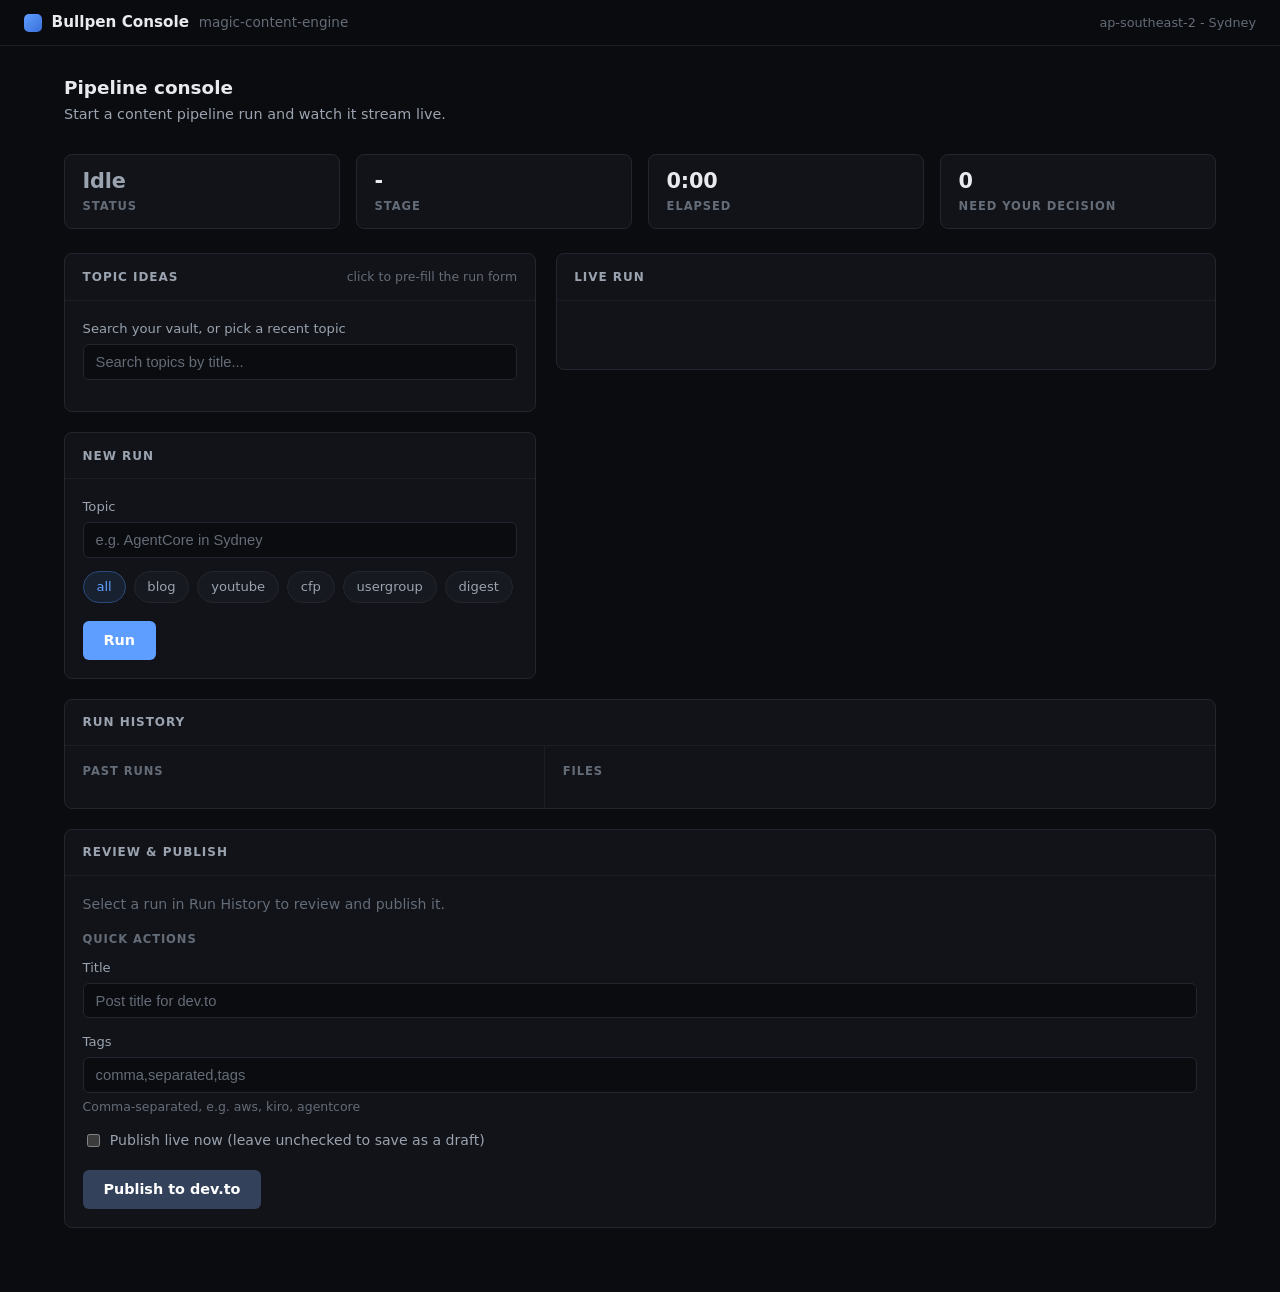
==== commit 5f6b2c9a: "feat(console): add run KPI strip, timeline node-rail, and gate pill The three dashboard features def" ====
--- a/web/static/index.html
+++ b/web/static/index.html
@@ -87,6 +87,24 @@
     .appbar-spacer { flex: 1; }
     .region { color: var(--faint); font-size: 0.8rem; white-space: nowrap; }
 
+    /* Attention pill: shown by app.js only while the approval gate is waiting. */
+    .attn-pill {
+      display: none;
+      align-items: center;
+      gap: 0.45rem;
+      padding: 0.25rem 0.75rem;
+      border-radius: 999px;
+      background: var(--amber-bg);
+      border: 1px solid var(--amber-border);
+      color: var(--amber);
+      font-size: 0.8rem;
+      font-weight: 600;
+      text-decoration: none;
+      white-space: nowrap;
+    }
+    .attn-pill::before { content: ""; width: 7px; height: 7px; border-radius: 50%; background: var(--amber); flex: none; }
+    .attn-pill:hover { border-color: var(--amber); }
+
     /* ---------- Layout ---------- */
 
     .page { max-width: 1200px; margin: 0 auto; padding: 1.75rem 1.5rem 4rem; }
@@ -106,8 +124,46 @@
 
     @media (max-width: 900px) {
       .grid-main, .history-grid { grid-template-columns: 1fr; }
+      .kpis { grid-template-columns: 1fr 1fr; }
       .appbar { flex-wrap: wrap; gap: 0.5rem 1rem; }
     }
+
+    /* ---------- KPI strip ---------- */
+
+    .kpis { display: grid; grid-template-columns: repeat(4, 1fr); gap: 1rem; margin: 0 0 1.5rem; }
+
+    .kpi {
+      display: block;
+      padding: 0.8rem 1.1rem;
+      background: var(--surface);
+      border: 1px solid var(--border);
+      border-radius: var(--radius);
+      text-decoration: none;
+    }
+    .kpi-num {
+      display: block;
+      font-size: 1.3rem;
+      font-weight: 700;
+      line-height: 1.3;
+      color: var(--text);
+      font-variant-numeric: tabular-nums;
+      letter-spacing: -0.01em;
+      overflow-wrap: anywhere;
+    }
+    .kpi-label { font-size: 0.72rem; font-weight: 600; text-transform: uppercase; letter-spacing: 0.08em; color: var(--faint); }
+
+    .kpi-num.kpi-running { color: var(--accent); }
+    .kpi-num.kpi-ok { color: var(--green); }
+    .kpi-num.kpi-warn { color: var(--amber); }
+    .kpi-num.kpi-err { color: var(--red); }
+    .kpi-num.kpi-idle { color: var(--muted); }
+
+    a.kpi { cursor: pointer; }
+    .kpi-card-amber { background: var(--amber-bg); border-color: var(--amber-border); }
+    .kpi-card-amber .kpi-num { color: var(--amber); }
+    .kpi-card-amber .kpi-label { color: var(--amber); }
+    a.kpi:hover { border-color: var(--accent-dim); }
+    a.kpi-card-amber:hover { border-color: var(--amber); }
 
     /* ---------- Cards ---------- */
 
@@ -203,17 +259,62 @@
     .status { margin: 0 0 0.85rem; min-height: 1.2rem; color: var(--muted); font-size: 0.9rem; }
     .status.error { color: var(--red); }
 
-    #timeline { list-style: none; margin: 0; padding: 0; }
-    #timeline li {
-      padding: 0.5rem 0.75rem;
-      margin: 0 0 0.4rem;
-      border-radius: var(--radius-sm);
-      background: var(--surface-2);
-      border-left: 3px solid var(--accent-dim);
-      font-size: 0.9rem;
-    }
-    #timeline li .ts { color: var(--faint); font-variant-numeric: tabular-nums; margin-right: 0.6rem; font-size: 0.82rem; }
-    #timeline li .agent { color: var(--accent); font-weight: 600; margin-right: 0.3rem; }
+    /* Timeline node-rail. app.js builds each event as
+       li.event > span.ts + span.node(> span.dot) + span.what(> span.agent + span.etype),
+       with milestones on the main rail and routine events folded into a
+       collapsible group. */
+    #timeline, .group-timeline { list-style: none; margin: 0; padding: 0; }
+
+    .event {
+      display: grid;
+      grid-template-columns: 4.6rem 1.1rem 1fr;
+      gap: 0 0.6rem;
+      padding: 0.35rem 0;
+      font-size: 0.88rem;
+    }
+    .event .ts { color: var(--faint); font-variant-numeric: tabular-nums; font-size: 0.8rem; line-height: 1.7; }
+    .event .node { position: relative; display: flex; justify-content: center; padding-top: 0.5rem; }
+    .event .node::before {
+      content: "";
+      position: absolute;
+      top: 0;
+      bottom: -0.35rem;
+      width: 1px;
+      background: var(--border);
+    }
+    #timeline > .event:first-child .node::before { top: 0.5rem; }
+    .event .dot {
+      position: relative;
+      width: 8px;
+      height: 8px;
+      border-radius: 50%;
+      background: var(--accent-dim);
+      border: 1px solid var(--accent);
+      flex: none;
+    }
+    .event.is-warn .dot { background: var(--amber); border-color: var(--amber); }
+    .event.is-err .dot { background: var(--red); border-color: var(--red); }
+    .event .what { min-width: 0; }
+    .event .agent { font-weight: 600; color: var(--accent); margin-right: 0.5rem; }
+    .event.is-warn .agent { color: var(--amber); }
+    .event.is-err .agent { color: var(--red); }
+    .event .etype { color: var(--faint); font-size: 0.78rem; font-family: var(--mono); }
+
+    .event-group { margin: 0; }
+    .event-group summary {
+      display: block;
+      cursor: pointer;
+      list-style: none;
+      padding: 0.3rem 0 0.3rem 5.7rem;
+      color: var(--faint);
+      font-size: 0.8rem;
+      -webkit-user-select: none;
+      user-select: none;
+    }
+    .event-group summary::-webkit-details-marker { display: none; }
+    .event-group summary::before { content: "+ "; }
+    .event-group[open] summary::before { content: "- "; }
+    .event-group summary:hover, .event-group[open] summary { color: var(--muted); }
 
     /* Terminal banner. app.js drives this element's className between "" (complete)
        and "error", and toggles display, so it is styled by id, not by a base class. */
@@ -593,6 +694,7 @@
     <span class="brand-sub">magic-content-engine</span>
   </div>
   <div class="appbar-spacer"></div>
+  <a class="attn-pill" id="attn-pill" href="#approval"></a>
   <span class="region">ap-southeast-2 - Sydney</span>
 </header>
 
@@ -602,6 +704,25 @@
     <strong>Pipeline console</strong>
     Start a content pipeline run and watch it stream live.
   </p>
+
+  <section class="kpis" aria-label="Current run at a glance">
+    <div class="kpi">
+      <span class="kpi-num kpi-idle" id="kpi-status">Idle</span>
+      <span class="kpi-label">Status</span>
+    </div>
+    <div class="kpi">
+      <span class="kpi-num" id="kpi-stage">-</span>
+      <span class="kpi-label">Stage</span>
+    </div>
+    <div class="kpi">
+      <span class="kpi-num" id="kpi-elapsed">0:00</span>
+      <span class="kpi-label">Elapsed</span>
+    </div>
+    <a class="kpi" id="kpi-needs-card" href="#approval">
+      <span class="kpi-num" id="kpi-needs">0</span>
+      <span class="kpi-label">Need your decision</span>
+    </a>
+  </section>
 
   <div class="grid-main">
 
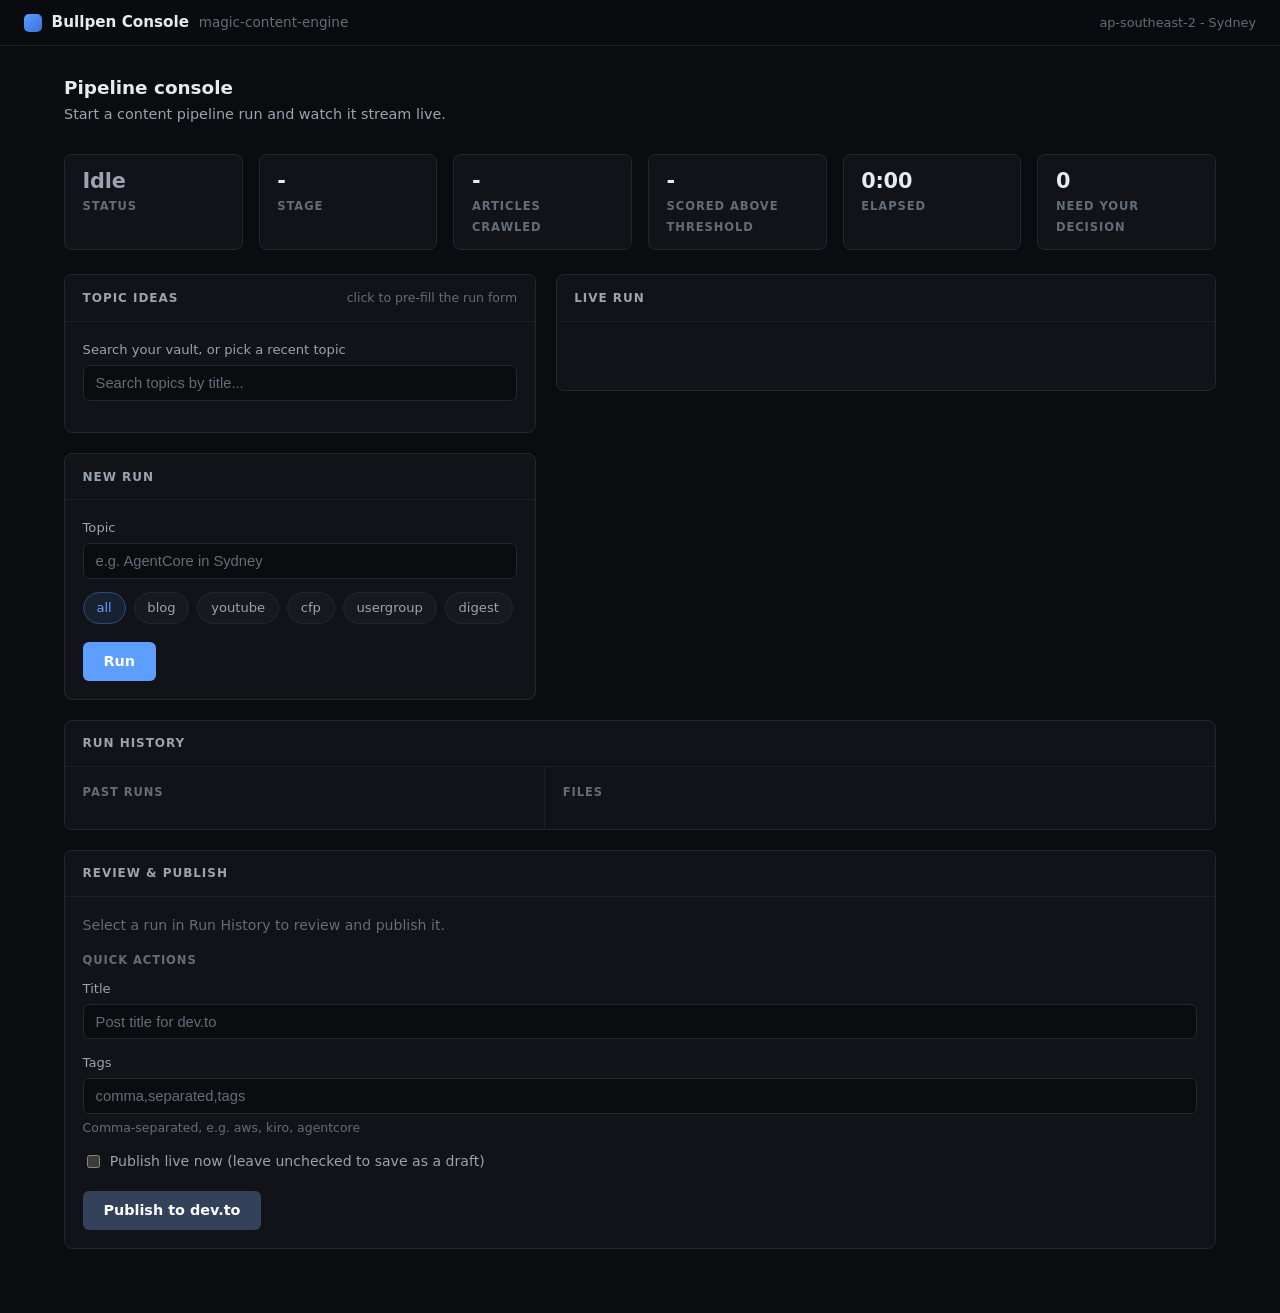
==== commit 74ede186: "feat(console): render crawl/score KPI tiles (#60) Add the Articles crawled and Scored above threshol" ====
--- a/web/static/index.html
+++ b/web/static/index.html
@@ -130,7 +130,7 @@
 
     /* ---------- KPI strip ---------- */
 
-    .kpis { display: grid; grid-template-columns: repeat(4, 1fr); gap: 1rem; margin: 0 0 1.5rem; }
+    .kpis { display: grid; grid-template-columns: repeat(auto-fit, minmax(150px, 1fr)); gap: 1rem; margin: 0 0 1.5rem; }
 
     .kpi {
       display: block;
@@ -713,6 +713,14 @@
     <div class="kpi">
       <span class="kpi-num" id="kpi-stage">-</span>
       <span class="kpi-label">Stage</span>
+    </div>
+    <div class="kpi">
+      <span class="kpi-num" id="kpi-articles">-</span>
+      <span class="kpi-label">Articles crawled</span>
+    </div>
+    <div class="kpi">
+      <span class="kpi-num" id="kpi-scored">-</span>
+      <span class="kpi-label">Scored above threshold</span>
     </div>
     <div class="kpi">
       <span class="kpi-num" id="kpi-elapsed">0:00</span>
